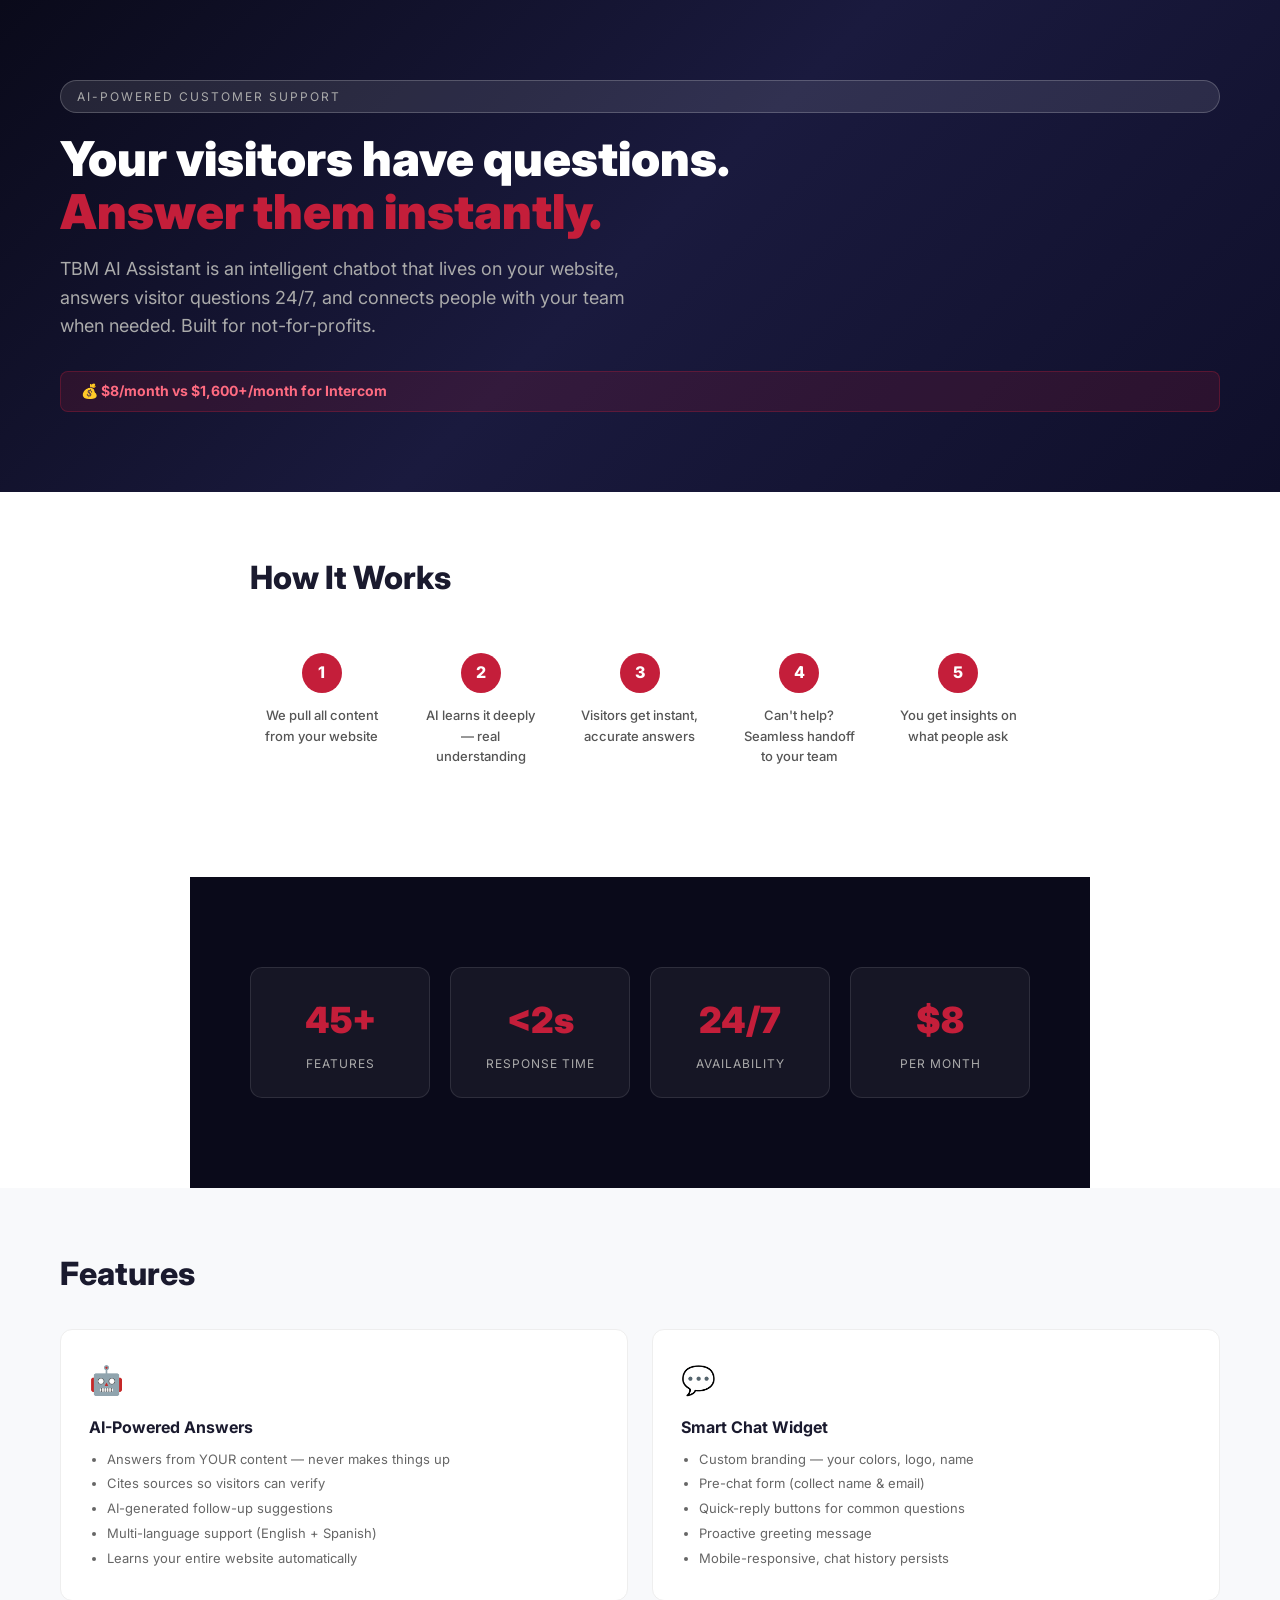
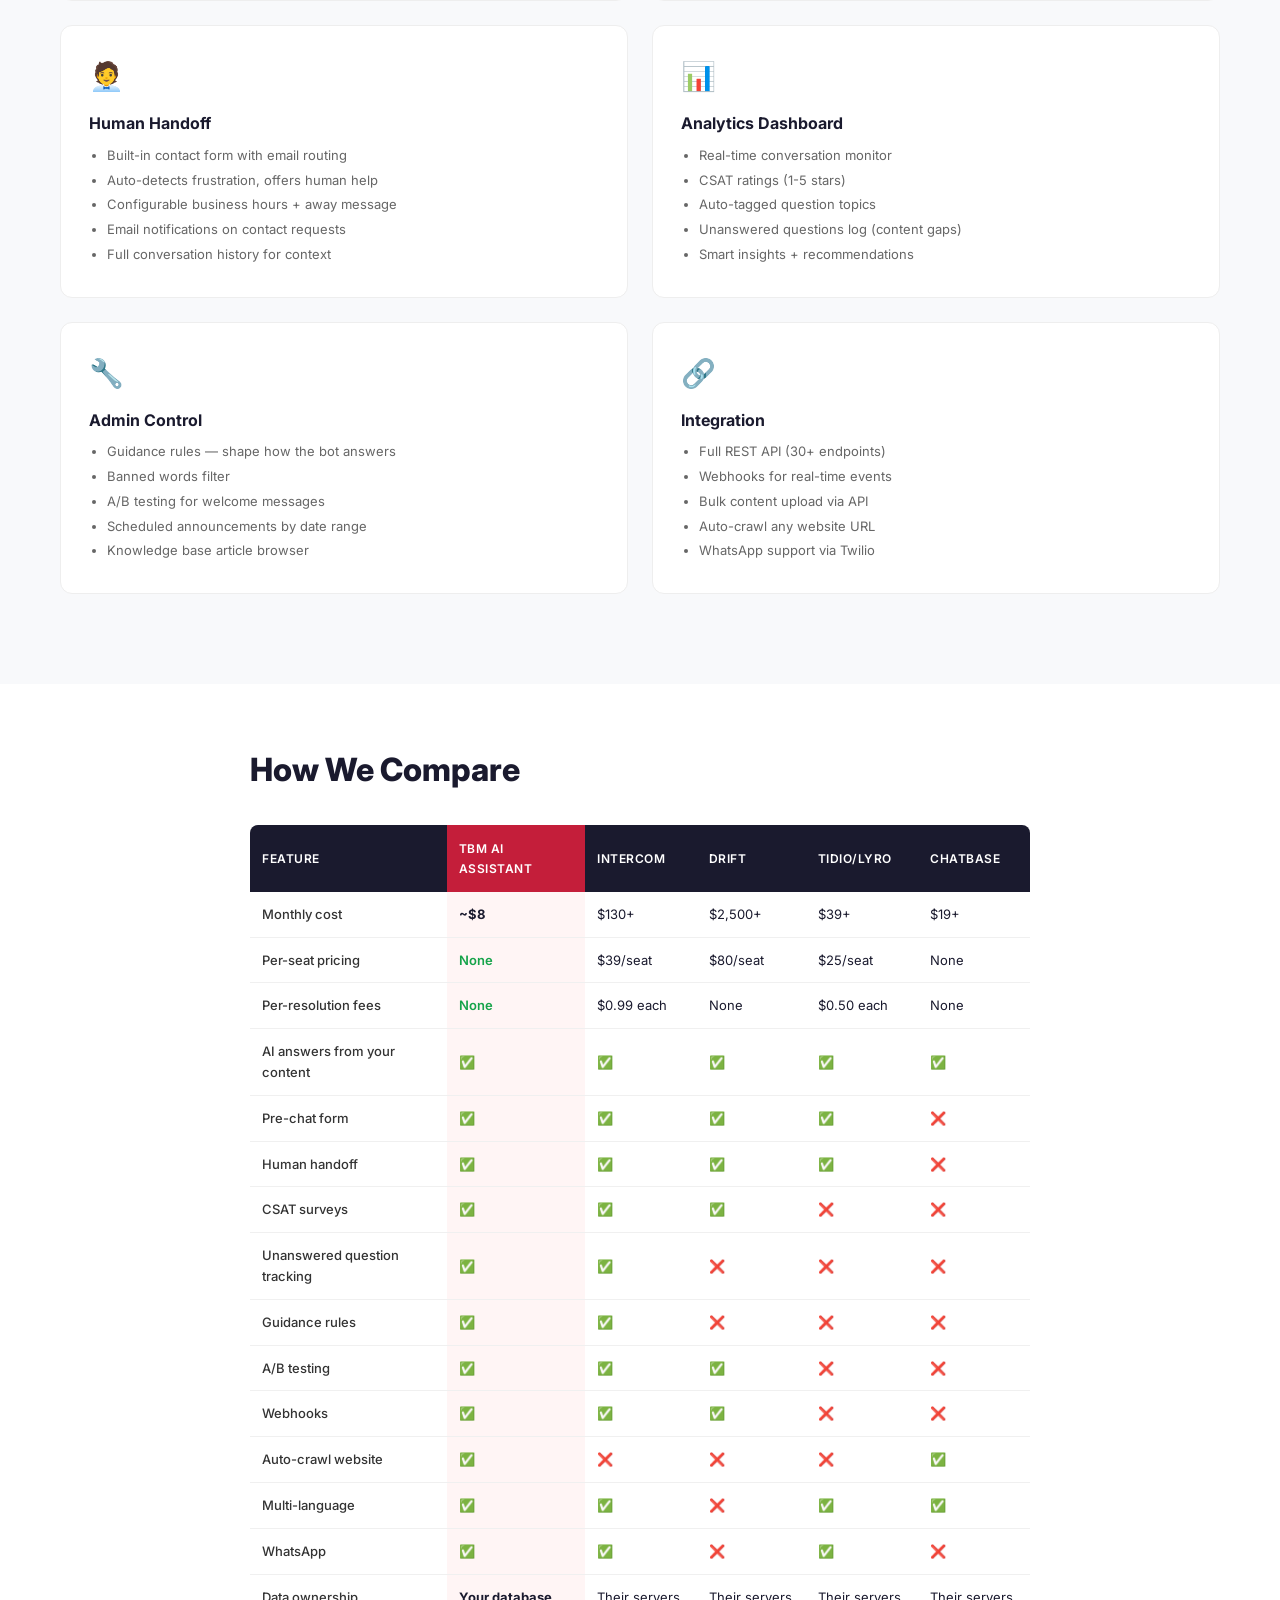
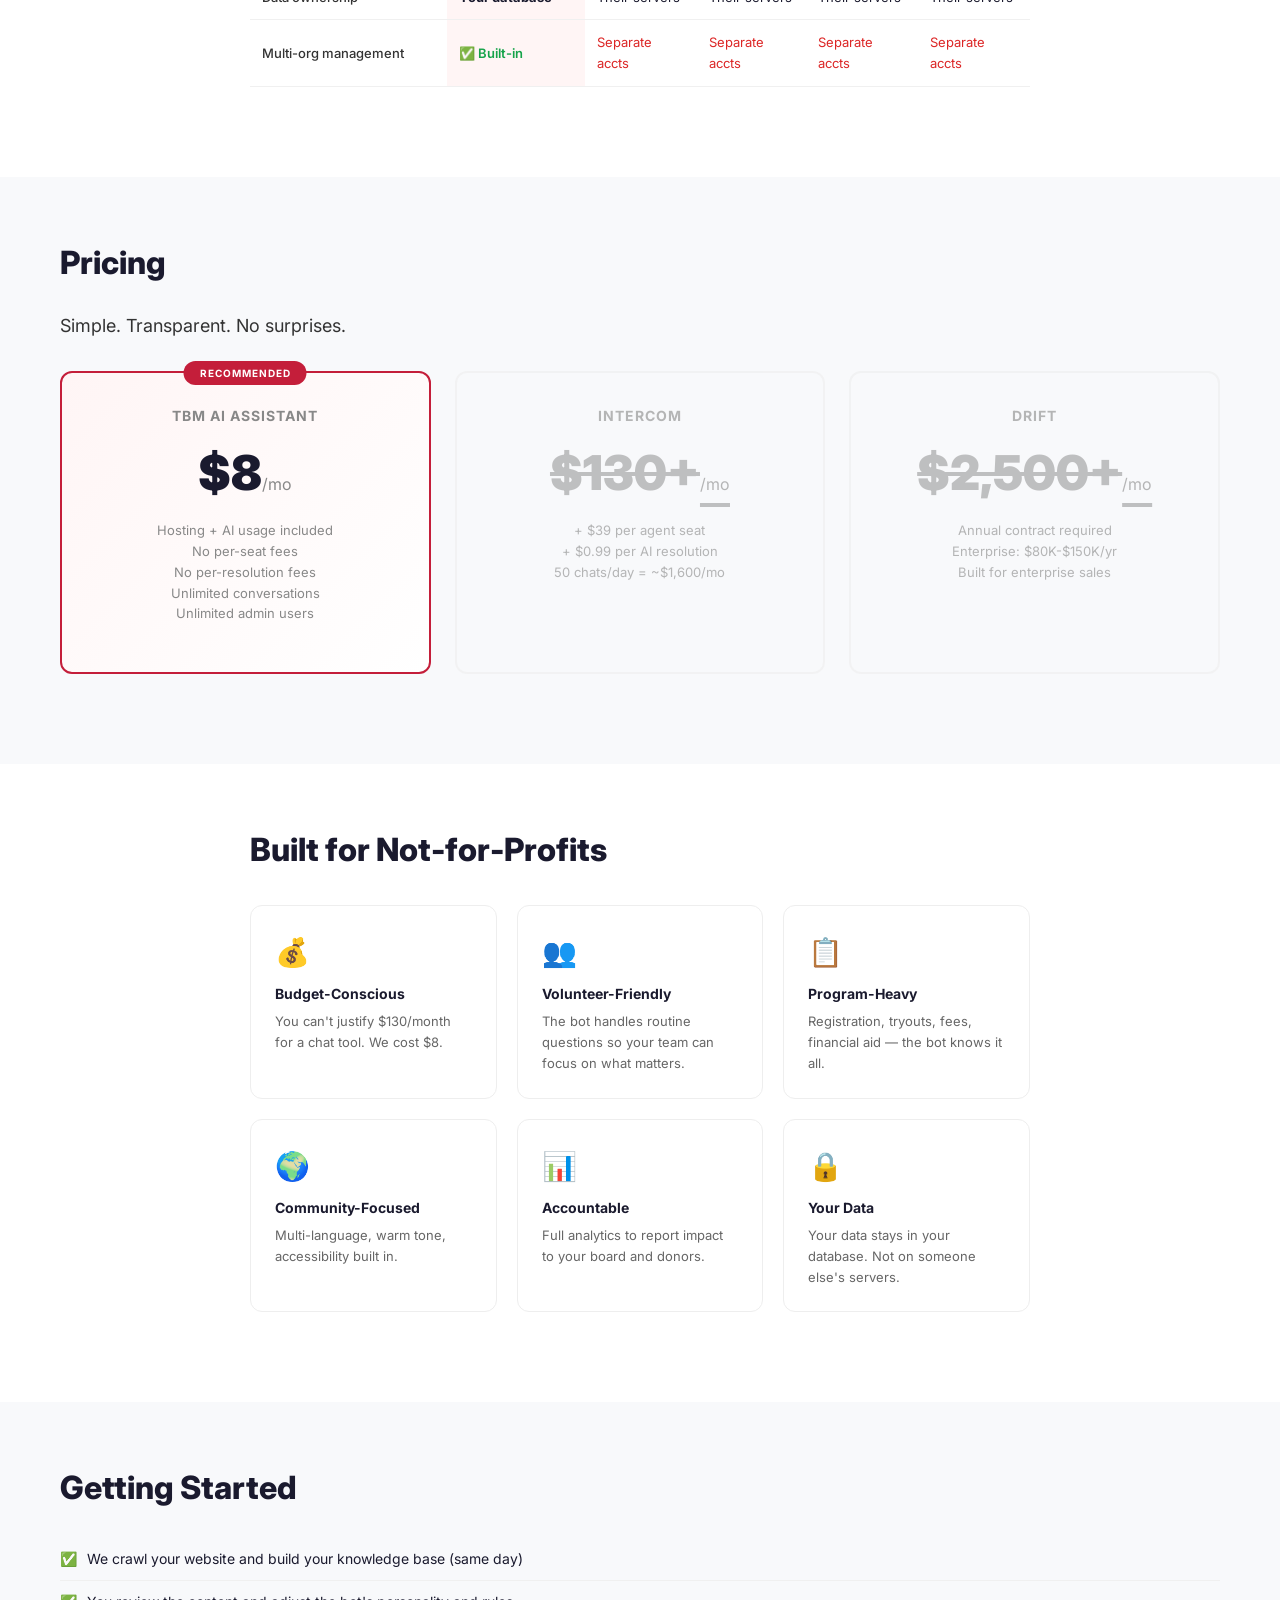
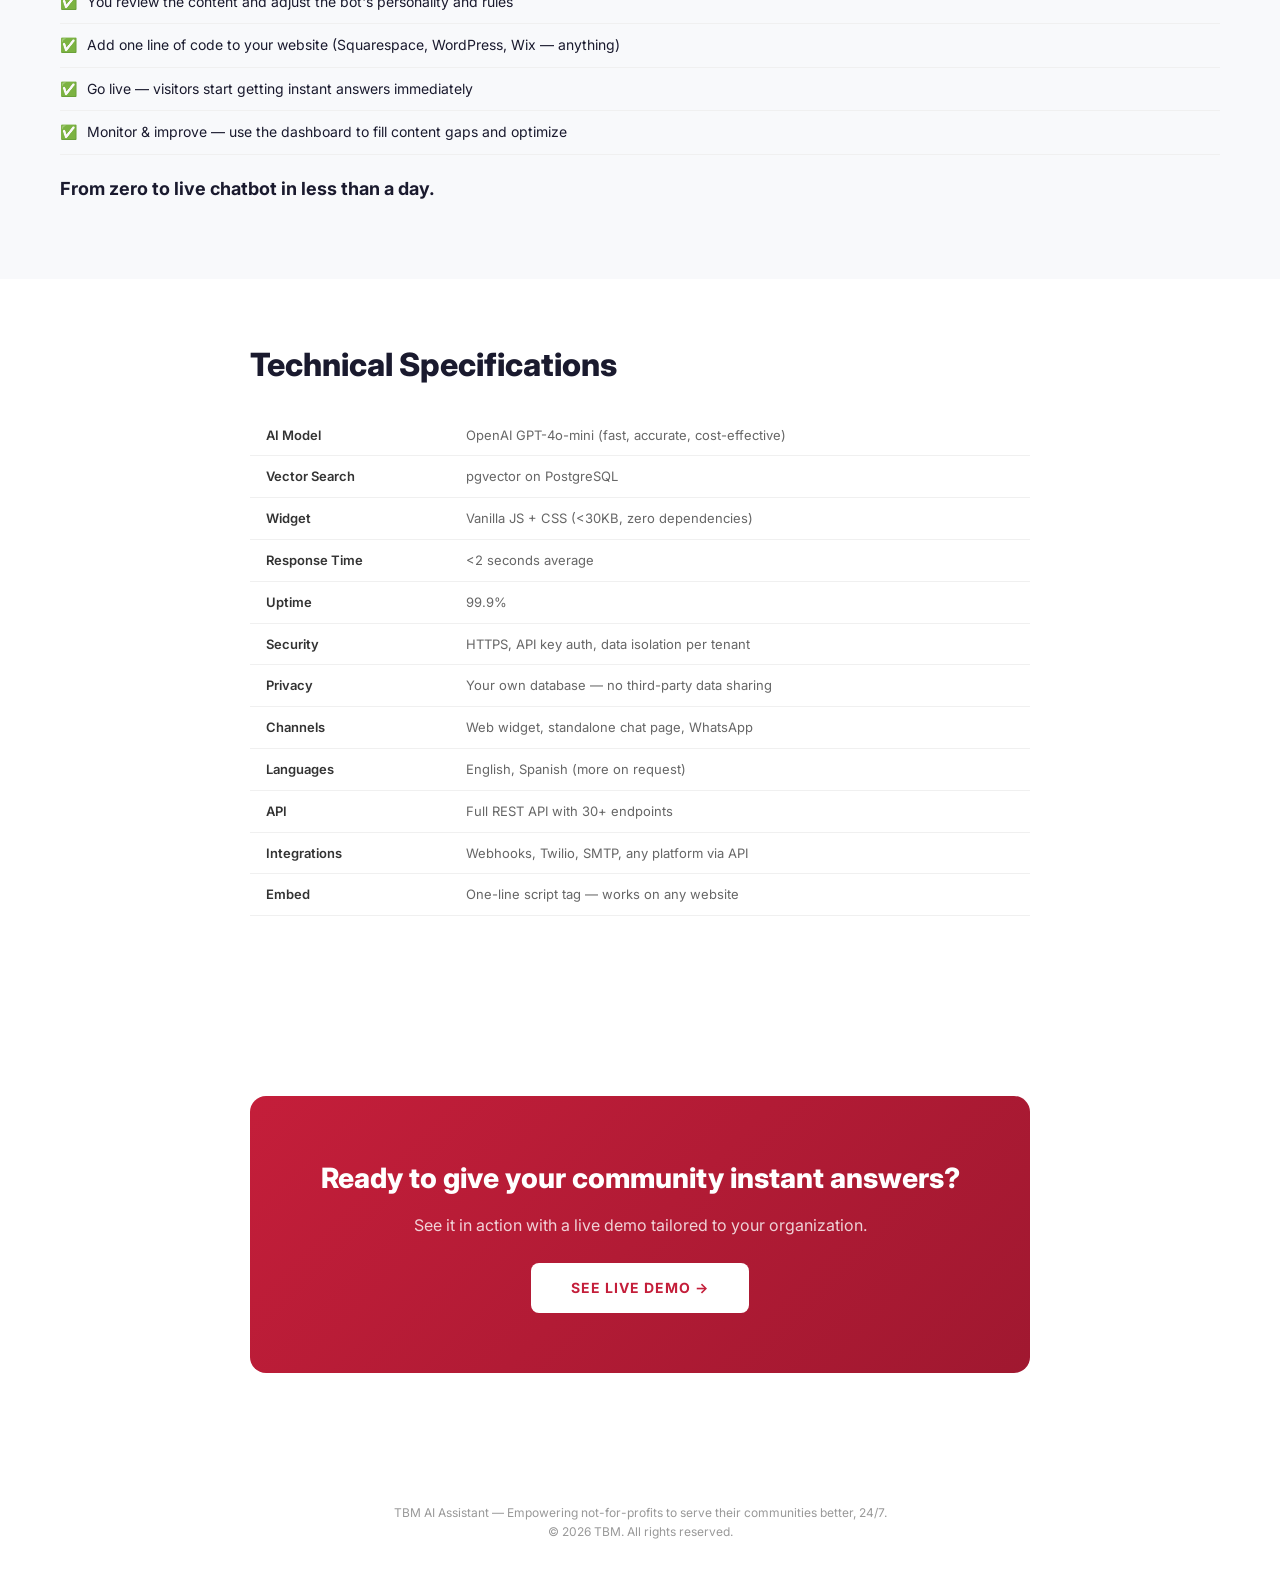
==== docs/brochure.html @ 0d8acaa8 "Add styled HTML product brochure — print to PDF ready" ====
<!DOCTYPE html>
<html lang="en">
<head>
<meta charset="UTF-8">
<meta name="viewport" content="width=device-width, initial-scale=1.0">
<title>TBM AI Assistant — Product Brochure</title>
<style>
  @import url('https://fonts.googleapis.com/css2?family=Inter:wght@300;400;500;600;700;800;900&display=swap');
  
  * { margin:0; padding:0; box-sizing:border-box; }
  body { font-family:'Inter',system-ui,sans-serif; color:#1a1a2e; line-height:1.6; background:#fff; }
  
  /* Print styles */
  @media print {
    body { font-size:11pt; }
    .page-break { page-break-before:always; }
    .hero { padding:40px !important; min-height:auto !important; }
    section { padding:30px 40px !important; }
  }
  
  /* Hero */
  .hero {
    background:linear-gradient(135deg,#0a0a1a 0%,#1a1a3e 50%,#0f0f2a 100%);
    color:#fff; padding:80px 60px; min-height:50vh;
    display:flex; flex-direction:column; justify-content:center;
  }
  .hero-badge { display:inline-block; background:rgba(255,255,255,0.1); border:1px solid rgba(255,255,255,0.2); border-radius:20px; padding:6px 16px; font-size:12px; letter-spacing:2px; text-transform:uppercase; margin-bottom:20px; color:#aaa; }
  .hero h1 { font-size:48px; font-weight:900; line-height:1.1; margin-bottom:16px; }
  .hero h1 span { color:#c41e3a; }
  .hero p { font-size:18px; color:#aaa; max-width:600px; margin-bottom:30px; }
  .hero-stat { display:inline-block; background:rgba(196,30,58,0.15); border:1px solid rgba(196,30,58,0.3); border-radius:8px; padding:8px 20px; color:#ff6b81; font-weight:700; font-size:14px; }
  
  /* Sections */
  section { padding:60px; max-width:900px; margin:0 auto; }
  section.full { max-width:100%; background:#f8f9fb; padding:60px; }
  section.dark { background:#0a0a1a; color:#fff; }
  
  h2 { font-size:32px; font-weight:800; margin-bottom:24px; color:#1a1a2e; }
  h2.light { color:#fff; }
  h3 { font-size:18px; font-weight:700; margin:24px 0 12px; color:#1a1a2e; }
  p { margin-bottom:16px; color:#555; }
  
  /* How it works */
  .steps { display:grid; grid-template-columns:repeat(5,1fr); gap:16px; margin:30px 0; }
  .step { text-align:center; padding:20px 12px; }
  .step-num { width:40px; height:40px; background:#c41e3a; color:#fff; border-radius:50%; display:flex; align-items:center; justify-content:center; font-weight:800; font-size:16px; margin:0 auto 12px; }
  .step-text { font-size:13px; font-weight:500; color:#555; }
  .step-arrow { color:#ccc; font-size:20px; display:flex; align-items:center; justify-content:center; }
  
  /* Feature grid */
  .features { display:grid; grid-template-columns:repeat(2,1fr); gap:24px; margin:30px 0; }
  .feature { background:#fff; border-radius:12px; padding:28px; border:1px solid #eee; }
  .feature-icon { font-size:28px; margin-bottom:12px; }
  .feature h3 { margin:0 0 8px; font-size:16px; }
  .feature p { font-size:13px; margin:0; color:#666; }
  .feature ul { font-size:13px; color:#666; padding-left:18px; margin-top:8px; }
  .feature li { margin-bottom:4px; }
  
  /* Comparison table */
  .comp-table { width:100%; border-collapse:collapse; margin:30px 0; font-size:13px; }
  .comp-table th { background:#1a1a2e; color:#fff; padding:14px 12px; text-align:left; font-weight:600; font-size:12px; text-transform:uppercase; letter-spacing:0.5px; }
  .comp-table th:first-child { border-radius:8px 0 0 0; }
  .comp-table th:last-child { border-radius:0 8px 0 0; }
  .comp-table th.ours { background:#c41e3a; }
  .comp-table td { padding:12px; border-bottom:1px solid #f0f0f0; }
  .comp-table tr:hover td { background:#fafafa; }
  .comp-table .yes { color:#16a34a; font-weight:600; }
  .comp-table .no { color:#dc2626; }
  .comp-table .ours-col { background:#fff5f5; font-weight:600; }
  .comp-table .feat { font-weight:500; color:#333; }
  
  /* Pricing */
  .pricing-cards { display:grid; grid-template-columns:repeat(3,1fr); gap:24px; margin:30px 0; }
  .price-card { border-radius:12px; padding:32px; text-align:center; border:2px solid #eee; }
  .price-card.featured { border-color:#c41e3a; background:linear-gradient(135deg,#fff5f5,#fff); position:relative; }
  .price-card.featured::before { content:"RECOMMENDED"; position:absolute; top:-12px; left:50%; transform:translateX(-50%); background:#c41e3a; color:#fff; font-size:10px; font-weight:700; padding:4px 16px; border-radius:12px; letter-spacing:1px; }
  .price-card h3 { font-size:14px; text-transform:uppercase; letter-spacing:1px; color:#888; margin:0 0 8px; }
  .price-amount { font-size:48px; font-weight:900; color:#1a1a2e; margin:8px 0; }
  .price-amount span { font-size:16px; font-weight:400; color:#888; }
  .price-card p { font-size:13px; color:#888; }
  .price-card.competitor { opacity:0.6; }
  .price-card.competitor .price-amount { text-decoration:line-through; color:#999; }
  
  /* Stats bar */
  .stats { display:grid; grid-template-columns:repeat(4,1fr); gap:20px; margin:30px 0; }
  .stat { text-align:center; padding:24px; background:rgba(255,255,255,0.05); border-radius:12px; border:1px solid rgba(255,255,255,0.1); }
  .stat-num { font-size:36px; font-weight:900; color:#c41e3a; }
  .stat-label { font-size:12px; color:#aaa; text-transform:uppercase; letter-spacing:1px; margin-top:4px; }
  
  /* Checklist */
  .checklist { list-style:none; padding:0; }
  .checklist li { padding:10px 0; border-bottom:1px solid #f0f0f0; font-size:14px; display:flex; align-items:center; gap:10px; }
  .checklist li::before { content:"✅"; flex-shrink:0; }
  
  /* NFP section */
  .nfp-grid { display:grid; grid-template-columns:repeat(3,1fr); gap:20px; margin:30px 0; }
  .nfp-item { padding:24px; border-radius:12px; background:#fff; border:1px solid #eee; }
  .nfp-item .icon { font-size:28px; margin-bottom:8px; }
  .nfp-item h4 { font-size:14px; font-weight:700; margin-bottom:6px; }
  .nfp-item p { font-size:13px; margin:0; color:#666; }
  
  /* CTA */
  .cta { text-align:center; padding:60px; background:linear-gradient(135deg,#c41e3a,#a01830); color:#fff; border-radius:16px; margin:40px 0; }
  .cta h2 { color:#fff; font-size:28px; margin-bottom:12px; }
  .cta p { color:rgba(255,255,255,0.8); margin-bottom:24px; }
  .cta-btn { display:inline-block; background:#fff; color:#c41e3a; padding:14px 40px; border-radius:8px; font-weight:700; font-size:14px; text-decoration:none; text-transform:uppercase; letter-spacing:1px; }
  
  /* Footer */
  .footer { text-align:center; padding:30px; font-size:12px; color:#999; }
  
  /* Specs table */
  .specs { width:100%; border-collapse:collapse; margin:20px 0; }
  .specs td { padding:10px 16px; border-bottom:1px solid #f0f0f0; font-size:13px; }
  .specs td:first-child { font-weight:600; color:#333; width:200px; }
  .specs td:last-child { color:#666; }

  @media (max-width:768px) {
    .hero h1 { font-size:32px; }
    .features, .pricing-cards, .nfp-grid, .stats, .steps { grid-template-columns:1fr; }
    .comp-table { font-size:11px; }
    section { padding:30px 20px; }
  }
</style>
</head>
<body>

<!-- HERO -->
<div class="hero">
  <div class="hero-badge">AI-Powered Customer Support</div>
  <h1>Your visitors have questions.<br><span>Answer them instantly.</span></h1>
  <p>TBM AI Assistant is an intelligent chatbot that lives on your website, answers visitor questions 24/7, and connects people with your team when needed. Built for not-for-profits.</p>
  <div class="hero-stat">💰 $8/month vs $1,600+/month for Intercom</div>
</div>

<!-- HOW IT WORKS -->
<section>
  <h2>How It Works</h2>
  <div class="steps">
    <div class="step"><div class="step-num">1</div><div class="step-text">We pull all content from your website</div></div>
    <div class="step"><div class="step-num">2</div><div class="step-text">AI learns it deeply — real understanding</div></div>
    <div class="step"><div class="step-num">3</div><div class="step-text">Visitors get instant, accurate answers</div></div>
    <div class="step"><div class="step-num">4</div><div class="step-text">Can't help? Seamless handoff to your team</div></div>
    <div class="step"><div class="step-num">5</div><div class="step-text">You get insights on what people ask</div></div>
  </div>
</section>

<!-- STATS -->
<section class="dark">
  <div class="stats">
    <div class="stat"><div class="stat-num">45+</div><div class="stat-label">Features</div></div>
    <div class="stat"><div class="stat-num">&lt;2s</div><div class="stat-label">Response Time</div></div>
    <div class="stat"><div class="stat-num">24/7</div><div class="stat-label">Availability</div></div>
    <div class="stat"><div class="stat-num">$8</div><div class="stat-label">Per Month</div></div>
  </div>
</section>

<!-- FEATURES -->
<section class="full page-break">
  <h2>Features</h2>
  <div class="features">
    <div class="feature">
      <div class="feature-icon">🤖</div>
      <h3>AI-Powered Answers</h3>
      <ul>
        <li>Answers from YOUR content — never makes things up</li>
        <li>Cites sources so visitors can verify</li>
        <li>AI-generated follow-up suggestions</li>
        <li>Multi-language support (English + Spanish)</li>
        <li>Learns your entire website automatically</li>
      </ul>
    </div>
    <div class="feature">
      <div class="feature-icon">💬</div>
      <h3>Smart Chat Widget</h3>
      <ul>
        <li>Custom branding — your colors, logo, name</li>
        <li>Pre-chat form (collect name & email)</li>
        <li>Quick-reply buttons for common questions</li>
        <li>Proactive greeting message</li>
        <li>Mobile-responsive, chat history persists</li>
      </ul>
    </div>
    <div class="feature">
      <div class="feature-icon">🧑‍💼</div>
      <h3>Human Handoff</h3>
      <ul>
        <li>Built-in contact form with email routing</li>
        <li>Auto-detects frustration, offers human help</li>
        <li>Configurable business hours + away message</li>
        <li>Email notifications on contact requests</li>
        <li>Full conversation history for context</li>
      </ul>
    </div>
    <div class="feature">
      <div class="feature-icon">📊</div>
      <h3>Analytics Dashboard</h3>
      <ul>
        <li>Real-time conversation monitor</li>
        <li>CSAT ratings (1-5 stars)</li>
        <li>Auto-tagged question topics</li>
        <li>Unanswered questions log (content gaps)</li>
        <li>Smart insights + recommendations</li>
      </ul>
    </div>
    <div class="feature">
      <div class="feature-icon">🔧</div>
      <h3>Admin Control</h3>
      <ul>
        <li>Guidance rules — shape how the bot answers</li>
        <li>Banned words filter</li>
        <li>A/B testing for welcome messages</li>
        <li>Scheduled announcements by date range</li>
        <li>Knowledge base article browser</li>
      </ul>
    </div>
    <div class="feature">
      <div class="feature-icon">🔗</div>
      <h3>Integration</h3>
      <ul>
        <li>Full REST API (30+ endpoints)</li>
        <li>Webhooks for real-time events</li>
        <li>Bulk content upload via API</li>
        <li>Auto-crawl any website URL</li>
        <li>WhatsApp support via Twilio</li>
      </ul>
    </div>
  </div>
</section>

<!-- COMPARISON -->
<section class="page-break">
  <h2>How We Compare</h2>
  <table class="comp-table">
    <thead>
      <tr>
        <th>Feature</th>
        <th class="ours">TBM AI Assistant</th>
        <th>Intercom</th>
        <th>Drift</th>
        <th>Tidio/Lyro</th>
        <th>Chatbase</th>
      </tr>
    </thead>
    <tbody>
      <tr><td class="feat">Monthly cost</td><td class="ours-col"><strong>~$8</strong></td><td>$130+</td><td>$2,500+</td><td>$39+</td><td>$19+</td></tr>
      <tr><td class="feat">Per-seat pricing</td><td class="ours-col yes">None</td><td>$39/seat</td><td>$80/seat</td><td>$25/seat</td><td>None</td></tr>
      <tr><td class="feat">Per-resolution fees</td><td class="ours-col yes">None</td><td>$0.99 each</td><td>None</td><td>$0.50 each</td><td>None</td></tr>
      <tr><td class="feat">AI answers from your content</td><td class="ours-col yes">✅</td><td class="yes">✅</td><td class="yes">✅</td><td class="yes">✅</td><td class="yes">✅</td></tr>
      <tr><td class="feat">Pre-chat form</td><td class="ours-col yes">✅</td><td class="yes">✅</td><td class="yes">✅</td><td class="yes">✅</td><td class="no">❌</td></tr>
      <tr><td class="feat">Human handoff</td><td class="ours-col yes">✅</td><td class="yes">✅</td><td class="yes">✅</td><td class="yes">✅</td><td class="no">❌</td></tr>
      <tr><td class="feat">CSAT surveys</td><td class="ours-col yes">✅</td><td class="yes">✅</td><td class="yes">✅</td><td class="no">❌</td><td class="no">❌</td></tr>
      <tr><td class="feat">Unanswered question tracking</td><td class="ours-col yes">✅</td><td class="yes">✅</td><td class="no">❌</td><td class="no">❌</td><td class="no">❌</td></tr>
      <tr><td class="feat">Guidance rules</td><td class="ours-col yes">✅</td><td class="yes">✅</td><td class="no">❌</td><td class="no">❌</td><td class="no">❌</td></tr>
      <tr><td class="feat">A/B testing</td><td class="ours-col yes">✅</td><td class="yes">✅</td><td class="yes">✅</td><td class="no">❌</td><td class="no">❌</td></tr>
      <tr><td class="feat">Webhooks</td><td class="ours-col yes">✅</td><td class="yes">✅</td><td class="yes">✅</td><td class="no">❌</td><td class="no">❌</td></tr>
      <tr><td class="feat">Auto-crawl website</td><td class="ours-col yes">✅</td><td class="no">❌</td><td class="no">❌</td><td class="no">❌</td><td class="yes">✅</td></tr>
      <tr><td class="feat">Multi-language</td><td class="ours-col yes">✅</td><td class="yes">✅</td><td class="no">❌</td><td class="yes">✅</td><td class="yes">✅</td></tr>
      <tr><td class="feat">WhatsApp</td><td class="ours-col yes">✅</td><td class="yes">✅</td><td class="no">❌</td><td class="yes">✅</td><td class="no">❌</td></tr>
      <tr><td class="feat">Data ownership</td><td class="ours-col"><strong>Your database</strong></td><td>Their servers</td><td>Their servers</td><td>Their servers</td><td>Their servers</td></tr>
      <tr><td class="feat">Multi-org management</td><td class="ours-col yes">✅ Built-in</td><td class="no">Separate accts</td><td class="no">Separate accts</td><td class="no">Separate accts</td><td class="no">Separate accts</td></tr>
    </tbody>
  </table>
</section>

<!-- PRICING -->
<section class="full page-break">
  <h2>Pricing</h2>
  <p style="font-size:18px;color:#333;margin-bottom:8px;">Simple. Transparent. No surprises.</p>
  <div class="pricing-cards">
    <div class="price-card featured">
      <h3>TBM AI Assistant</h3>
      <div class="price-amount">$8<span>/mo</span></div>
      <p>Hosting + AI usage included<br>No per-seat fees<br>No per-resolution fees<br>Unlimited conversations<br>Unlimited admin users</p>
    </div>
    <div class="price-card competitor">
      <h3>Intercom</h3>
      <div class="price-amount">$130+<span>/mo</span></div>
      <p>+ $39 per agent seat<br>+ $0.99 per AI resolution<br>50 chats/day = ~$1,600/mo</p>
    </div>
    <div class="price-card competitor">
      <h3>Drift</h3>
      <div class="price-amount">$2,500+<span>/mo</span></div>
      <p>Annual contract required<br>Enterprise: $80K-$150K/yr<br>Built for enterprise sales</p>
    </div>
  </div>
</section>

<!-- BUILT FOR NFPs -->
<section>
  <h2>Built for Not-for-Profits</h2>
  <div class="nfp-grid">
    <div class="nfp-item"><div class="icon">💰</div><h4>Budget-Conscious</h4><p>You can't justify $130/month for a chat tool. We cost $8.</p></div>
    <div class="nfp-item"><div class="icon">👥</div><h4>Volunteer-Friendly</h4><p>The bot handles routine questions so your team can focus on what matters.</p></div>
    <div class="nfp-item"><div class="icon">📋</div><h4>Program-Heavy</h4><p>Registration, tryouts, fees, financial aid — the bot knows it all.</p></div>
    <div class="nfp-item"><div class="icon">🌍</div><h4>Community-Focused</h4><p>Multi-language, warm tone, accessibility built in.</p></div>
    <div class="nfp-item"><div class="icon">📊</div><h4>Accountable</h4><p>Full analytics to report impact to your board and donors.</p></div>
    <div class="nfp-item"><div class="icon">🔒</div><h4>Your Data</h4><p>Your data stays in your database. Not on someone else's servers.</p></div>
  </div>
</section>

<!-- GETTING STARTED -->
<section class="full">
  <h2>Getting Started</h2>
  <ul class="checklist">
    <li>We crawl your website and build your knowledge base (same day)</li>
    <li>You review the content and adjust the bot's personality and rules</li>
    <li>Add one line of code to your website (Squarespace, WordPress, Wix — anything)</li>
    <li>Go live — visitors start getting instant answers immediately</li>
    <li>Monitor & improve — use the dashboard to fill content gaps and optimize</li>
  </ul>
  <p style="margin-top:20px;font-size:18px;font-weight:700;color:#1a1a2e;">From zero to live chatbot in less than a day.</p>
</section>

<!-- TECH SPECS -->
<section class="page-break">
  <h2>Technical Specifications</h2>
  <table class="specs">
    <tr><td>AI Model</td><td>OpenAI GPT-4o-mini (fast, accurate, cost-effective)</td></tr>
    <tr><td>Vector Search</td><td>pgvector on PostgreSQL</td></tr>
    <tr><td>Widget</td><td>Vanilla JS + CSS (&lt;30KB, zero dependencies)</td></tr>
    <tr><td>Response Time</td><td>&lt;2 seconds average</td></tr>
    <tr><td>Uptime</td><td>99.9%</td></tr>
    <tr><td>Security</td><td>HTTPS, API key auth, data isolation per tenant</td></tr>
    <tr><td>Privacy</td><td>Your own database — no third-party data sharing</td></tr>
    <tr><td>Channels</td><td>Web widget, standalone chat page, WhatsApp</td></tr>
    <tr><td>Languages</td><td>English, Spanish (more on request)</td></tr>
    <tr><td>API</td><td>Full REST API with 30+ endpoints</td></tr>
    <tr><td>Integrations</td><td>Webhooks, Twilio, SMTP, any platform via API</td></tr>
    <tr><td>Embed</td><td>One-line script tag — works on any website</td></tr>
  </table>
</section>

<!-- CTA -->
<section>
  <div class="cta">
    <h2>Ready to give your community instant answers?</h2>
    <p>See it in action with a live demo tailored to your organization.</p>
    <a href="https://tbm-chatbot-production.up.railway.app/demo" class="cta-btn">See Live Demo →</a>
  </div>
</section>

<div class="footer">
  TBM AI Assistant — Empowering not-for-profits to serve their communities better, 24/7.<br>
  © 2026 TBM. All rights reserved.
</div>

</body>
</html>
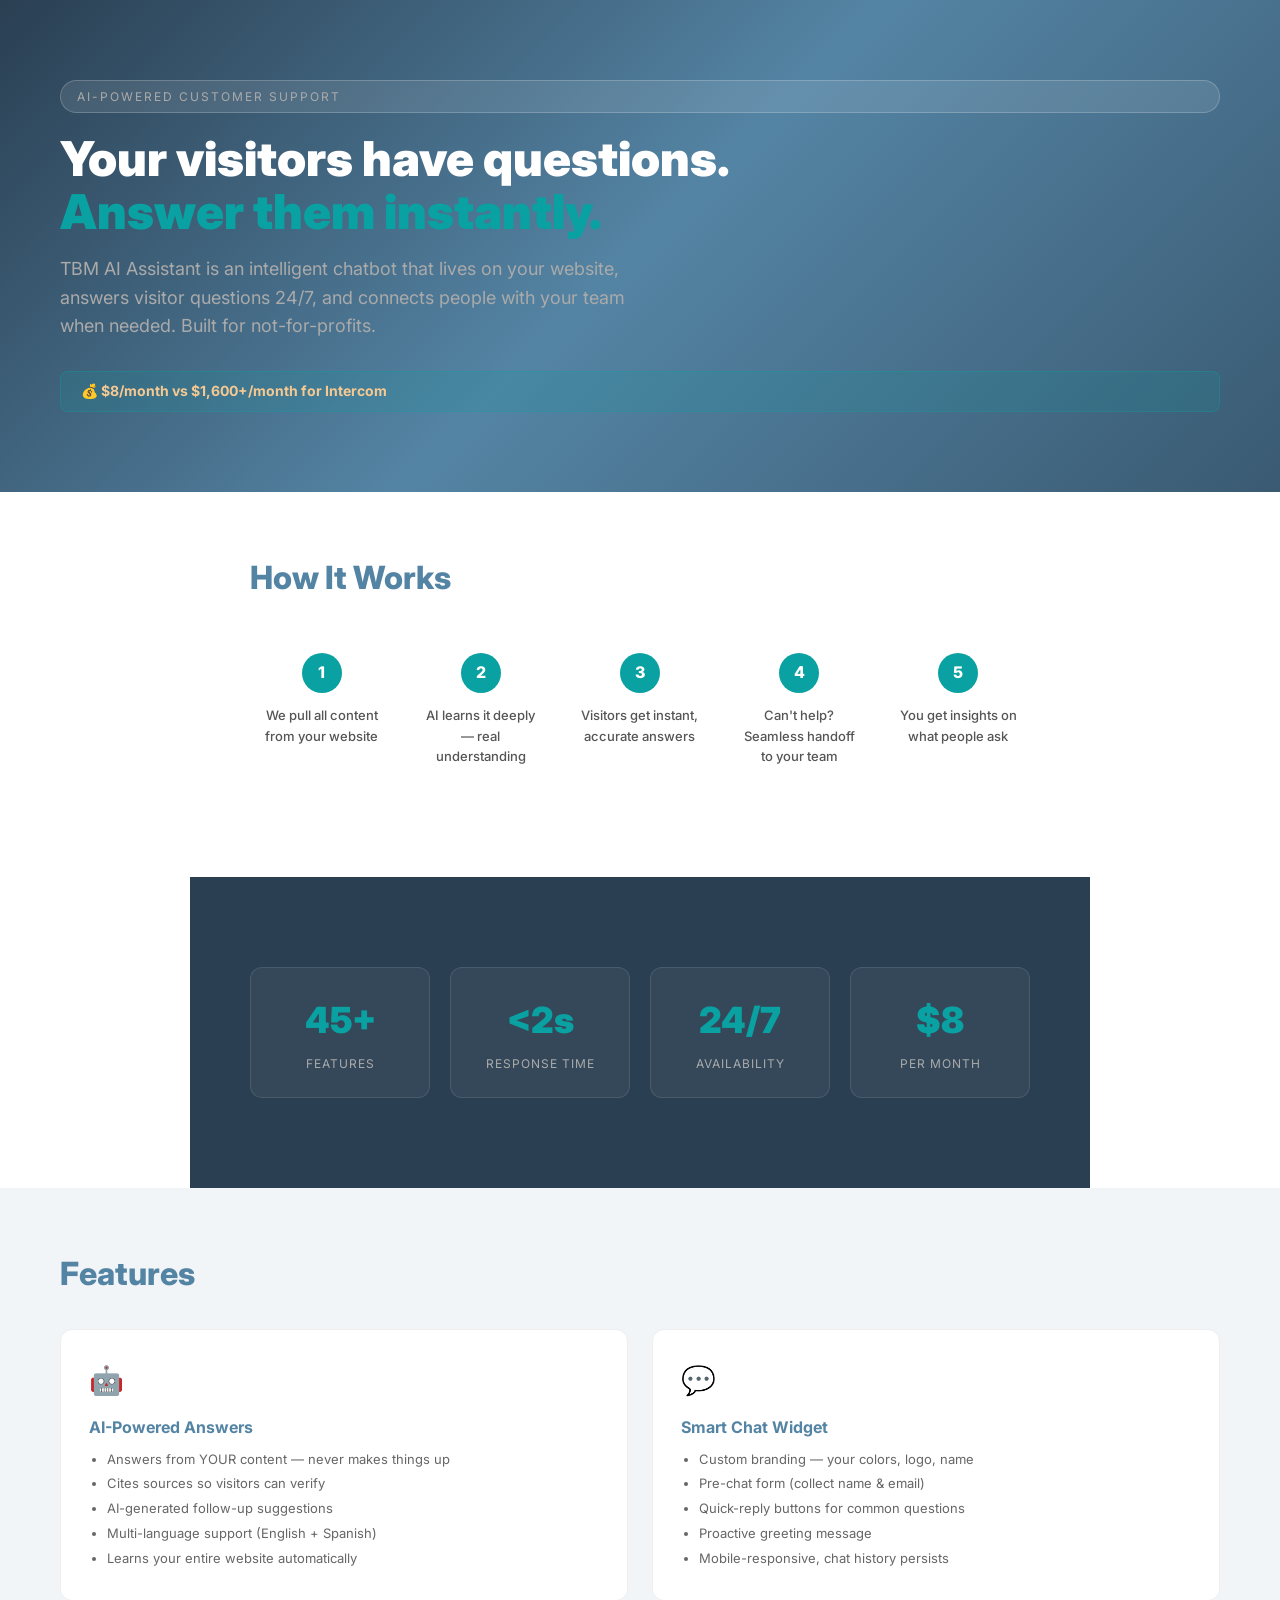
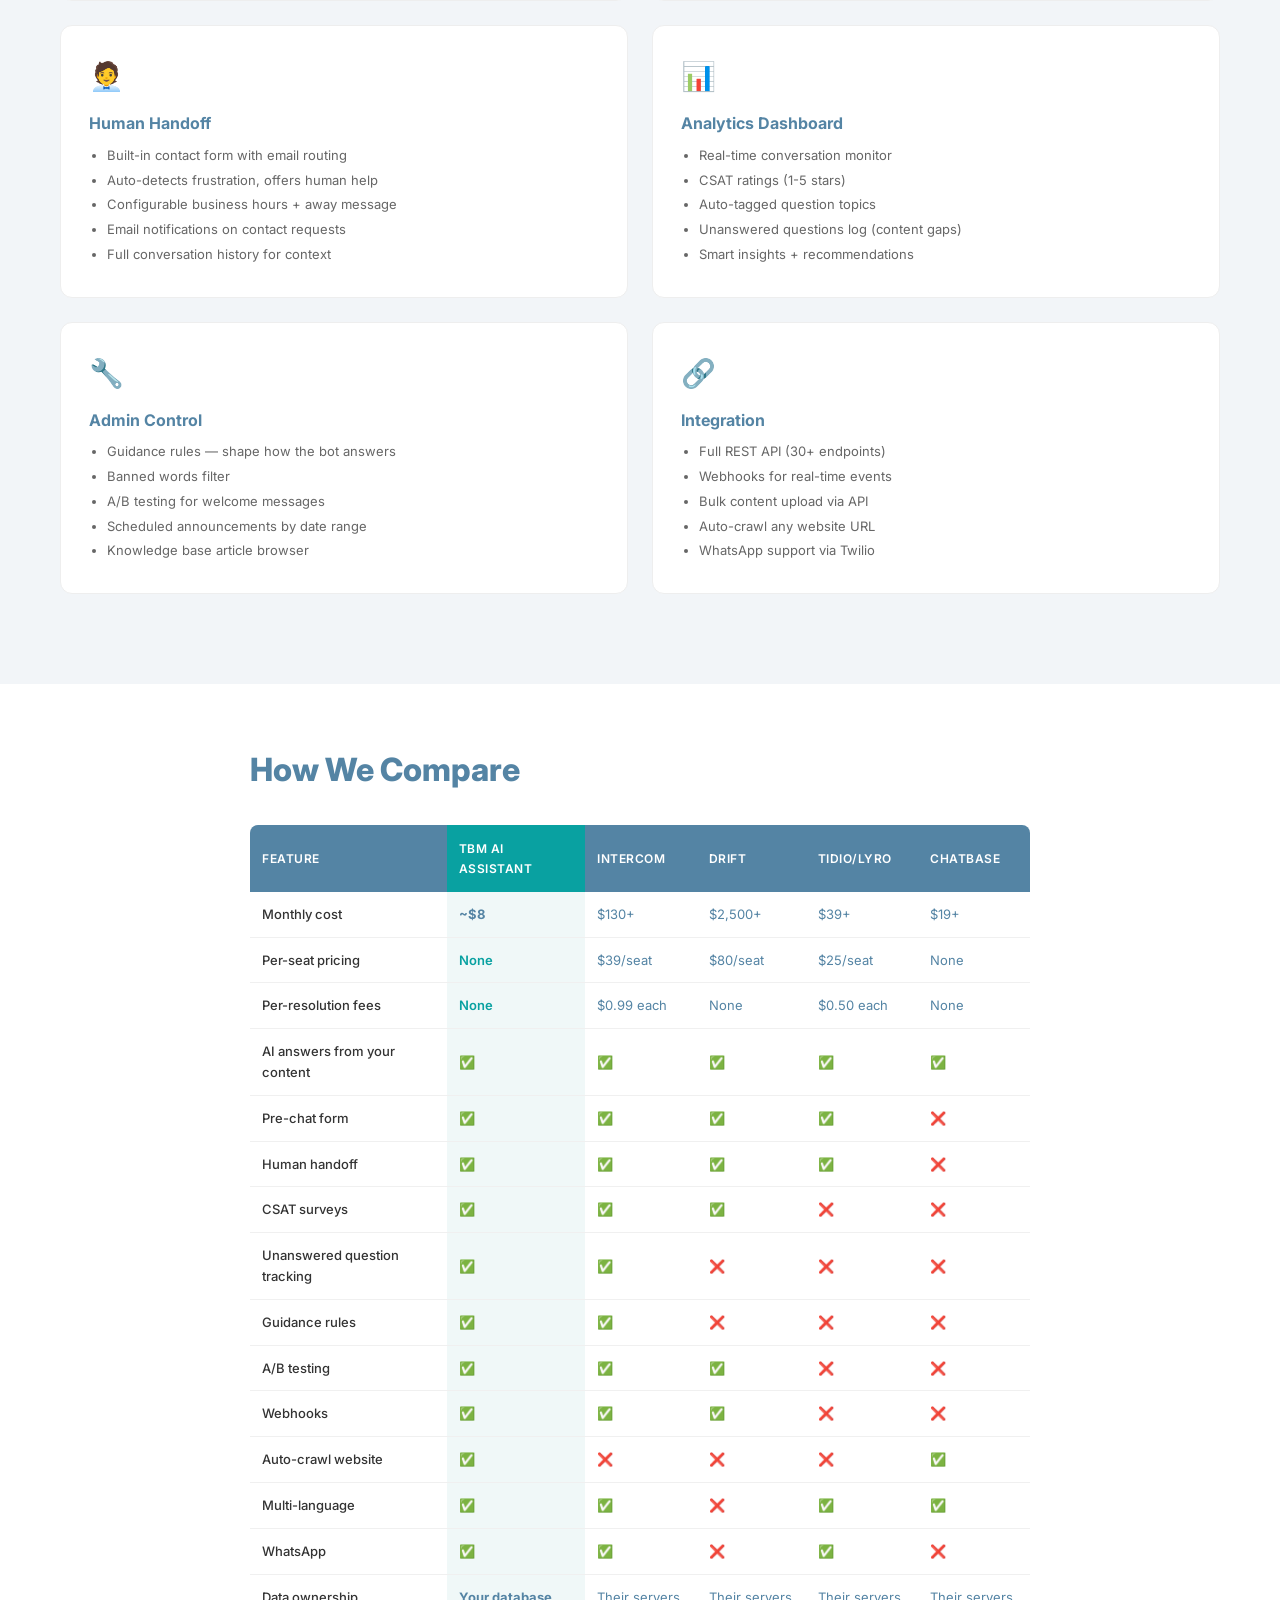
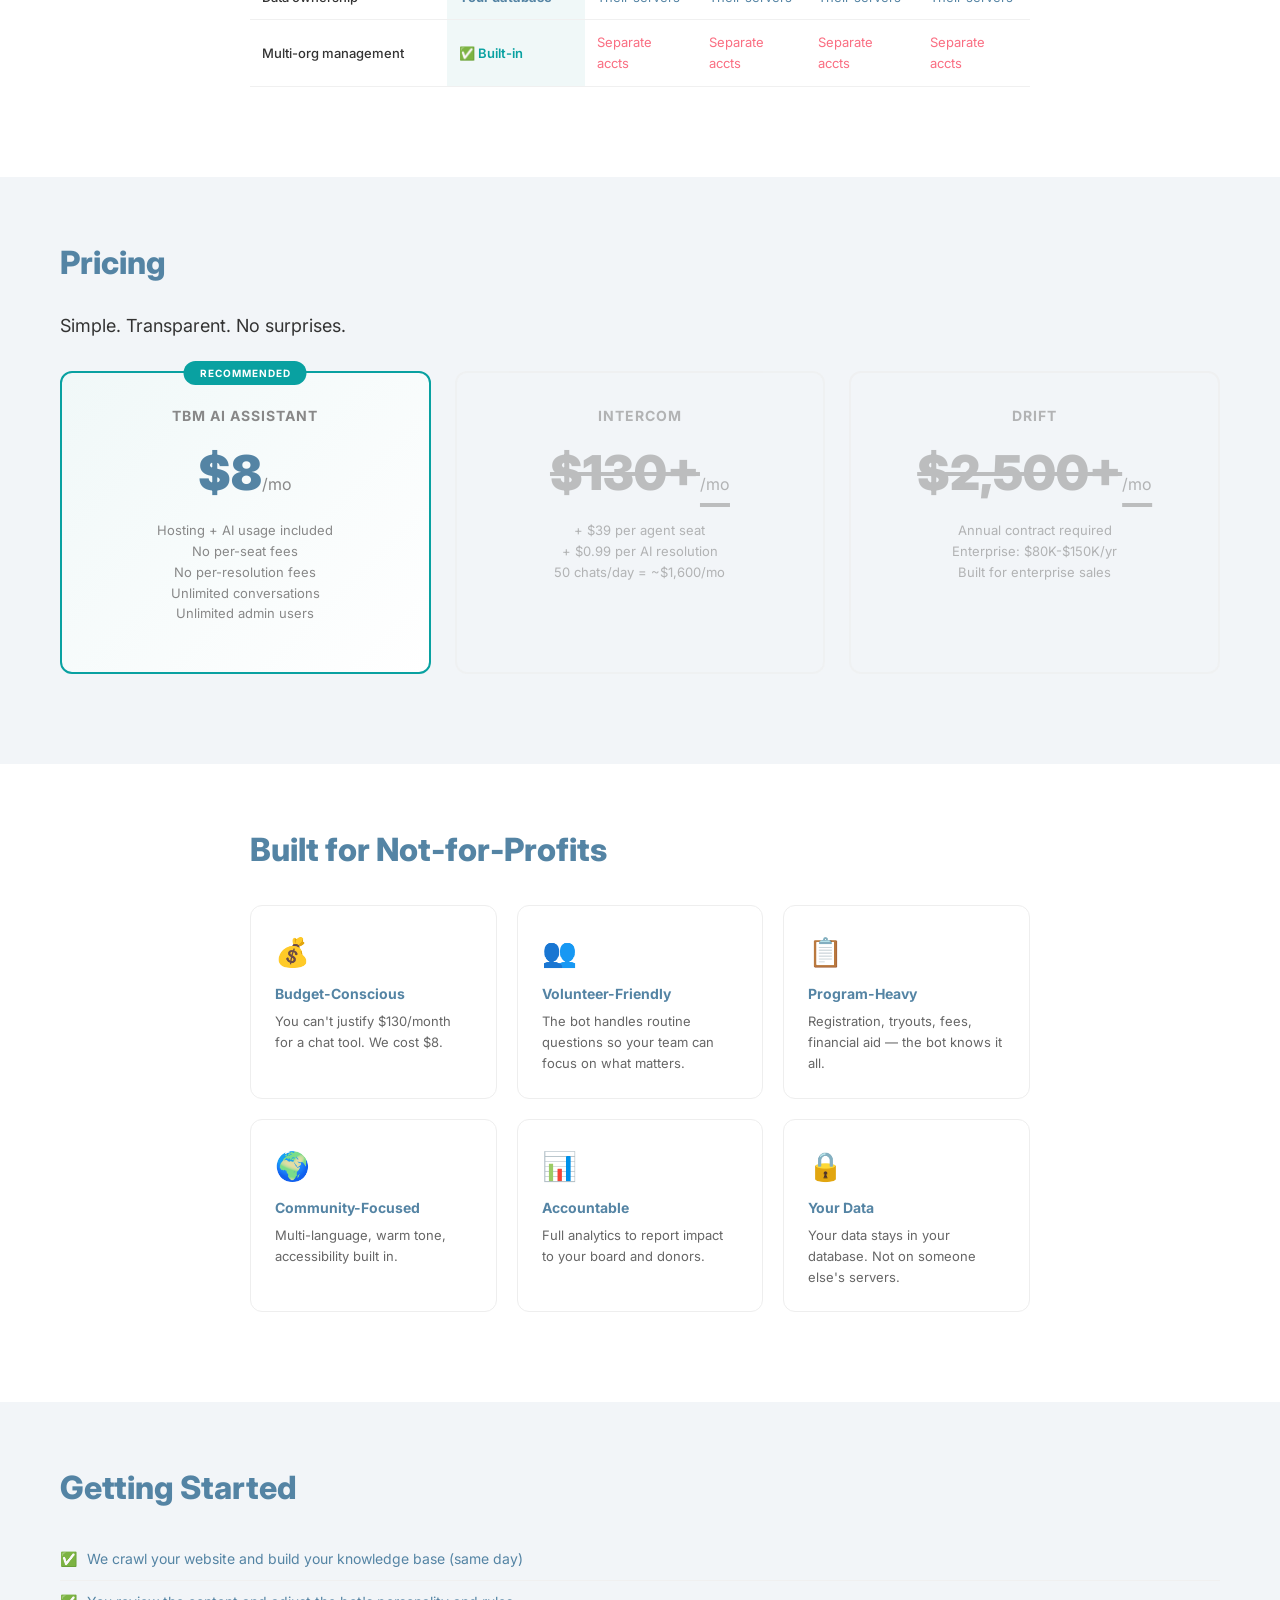
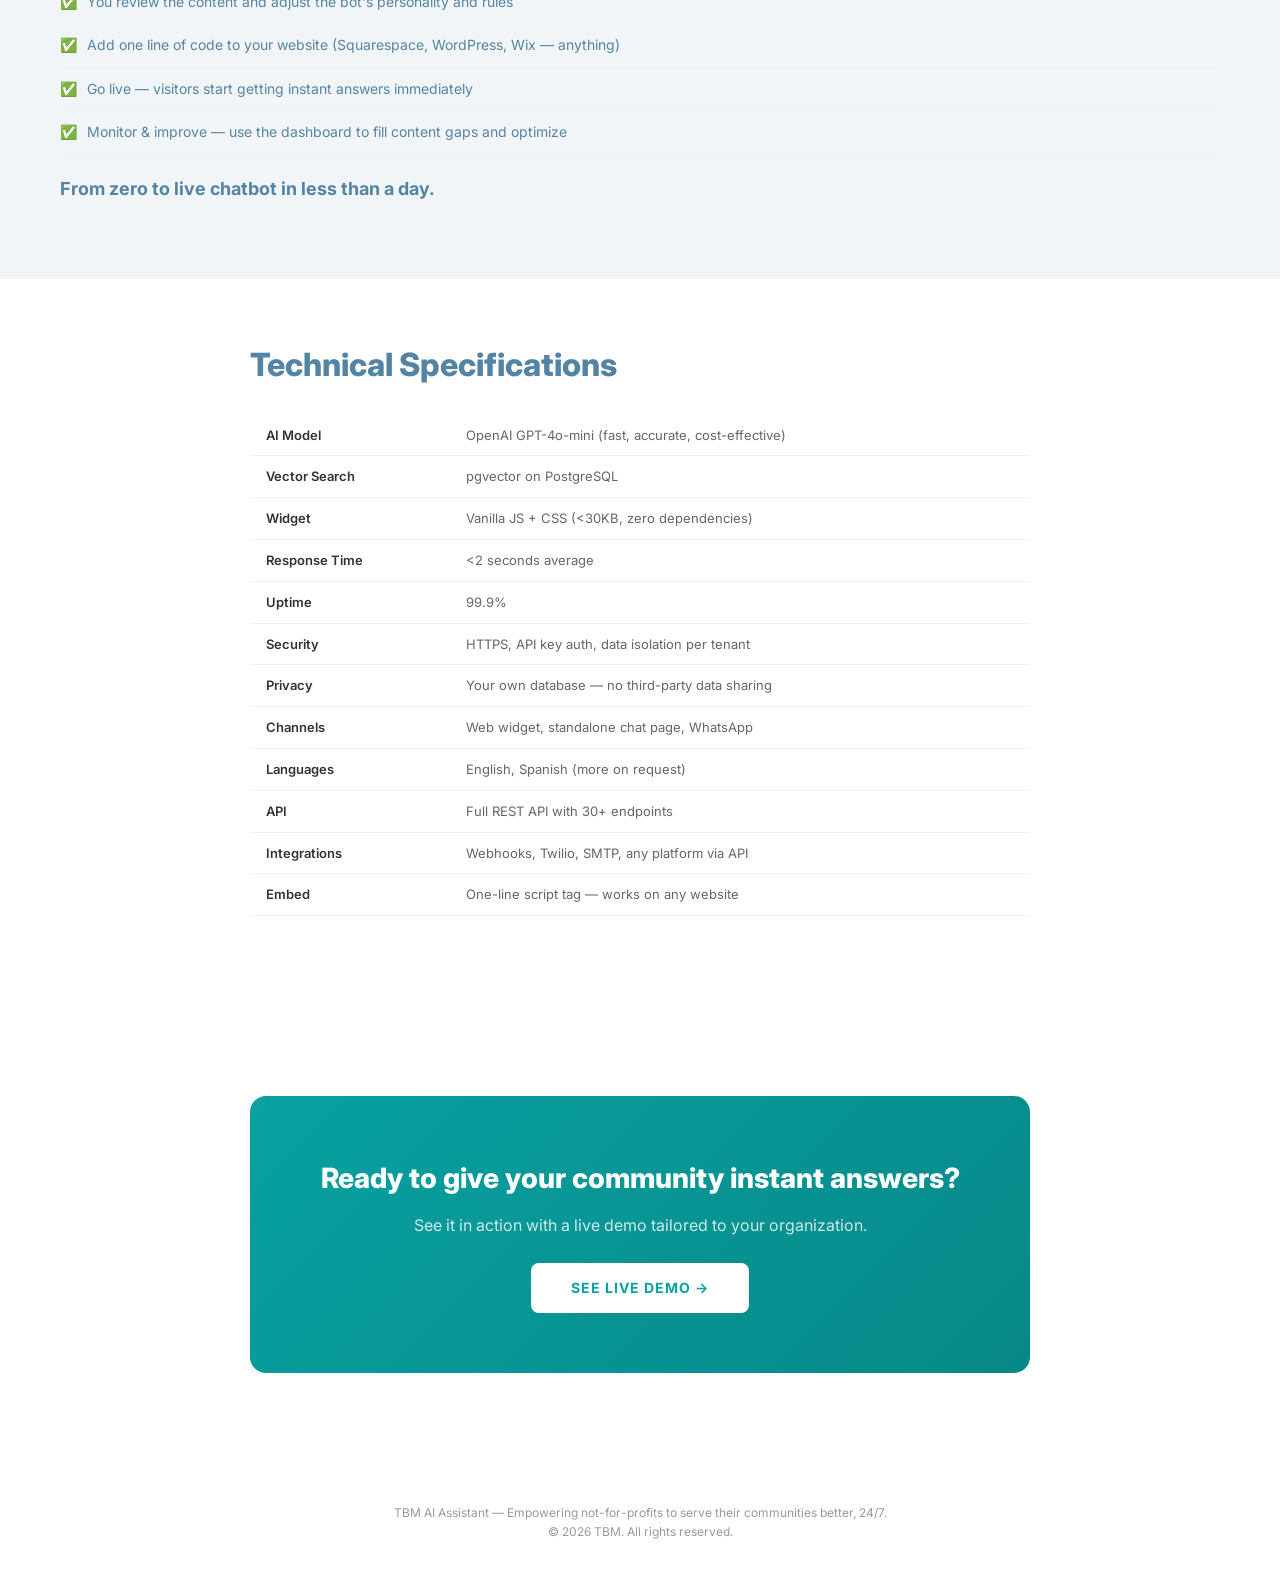
==== commit 527bc028: "Update brochure with TBM brand palette: teal, coral, gold, steel blue" ====
--- a/docs/brochure.html
+++ b/docs/brochure.html
@@ -8,7 +8,7 @@
   @import url('https://fonts.googleapis.com/css2?family=Inter:wght@300;400;500;600;700;800;900&display=swap');
   
   * { margin:0; padding:0; box-sizing:border-box; }
-  body { font-family:'Inter',system-ui,sans-serif; color:#1a1a2e; line-height:1.6; background:#fff; }
+  body { font-family:'Inter',system-ui,sans-serif; color:#5484A4; line-height:1.6; background:#fff; }
   
   /* Print styles */
   @media print {
@@ -20,30 +20,30 @@
   
   /* Hero */
   .hero {
-    background:linear-gradient(135deg,#0a0a1a 0%,#1a1a3e 50%,#0f0f2a 100%);
+    background:linear-gradient(135deg,#2a3f52 0%,#5484A4 50%,#3a5a72 100%);
     color:#fff; padding:80px 60px; min-height:50vh;
     display:flex; flex-direction:column; justify-content:center;
   }
   .hero-badge { display:inline-block; background:rgba(255,255,255,0.1); border:1px solid rgba(255,255,255,0.2); border-radius:20px; padding:6px 16px; font-size:12px; letter-spacing:2px; text-transform:uppercase; margin-bottom:20px; color:#aaa; }
   .hero h1 { font-size:48px; font-weight:900; line-height:1.1; margin-bottom:16px; }
-  .hero h1 span { color:#c41e3a; }
+  .hero h1 span { color:#09A1A1; }
   .hero p { font-size:18px; color:#aaa; max-width:600px; margin-bottom:30px; }
-  .hero-stat { display:inline-block; background:rgba(196,30,58,0.15); border:1px solid rgba(196,30,58,0.3); border-radius:8px; padding:8px 20px; color:#ff6b81; font-weight:700; font-size:14px; }
+  .hero-stat { display:inline-block; background:rgba(9,161,161,0.15); border:1px solid rgba(9,161,161,0.3); border-radius:8px; padding:8px 20px; color:#F6C992; font-weight:700; font-size:14px; }
   
   /* Sections */
   section { padding:60px; max-width:900px; margin:0 auto; }
-  section.full { max-width:100%; background:#f8f9fb; padding:60px; }
-  section.dark { background:#0a0a1a; color:#fff; }
-  
-  h2 { font-size:32px; font-weight:800; margin-bottom:24px; color:#1a1a2e; }
+  section.full { max-width:100%; background:#f2f5f8; padding:60px; }
+  section.dark { background:#2a3f52; color:#fff; }
+  
+  h2 { font-size:32px; font-weight:800; margin-bottom:24px; color:#5484A4; }
   h2.light { color:#fff; }
-  h3 { font-size:18px; font-weight:700; margin:24px 0 12px; color:#1a1a2e; }
+  h3 { font-size:18px; font-weight:700; margin:24px 0 12px; color:#5484A4; }
   p { margin-bottom:16px; color:#555; }
   
   /* How it works */
   .steps { display:grid; grid-template-columns:repeat(5,1fr); gap:16px; margin:30px 0; }
   .step { text-align:center; padding:20px 12px; }
-  .step-num { width:40px; height:40px; background:#c41e3a; color:#fff; border-radius:50%; display:flex; align-items:center; justify-content:center; font-weight:800; font-size:16px; margin:0 auto 12px; }
+  .step-num { width:40px; height:40px; background:#09A1A1; color:#fff; border-radius:50%; display:flex; align-items:center; justify-content:center; font-weight:800; font-size:16px; margin:0 auto 12px; }
   .step-text { font-size:13px; font-weight:500; color:#555; }
   .step-arrow { color:#ccc; font-size:20px; display:flex; align-items:center; justify-content:center; }
   
@@ -58,24 +58,24 @@
   
   /* Comparison table */
   .comp-table { width:100%; border-collapse:collapse; margin:30px 0; font-size:13px; }
-  .comp-table th { background:#1a1a2e; color:#fff; padding:14px 12px; text-align:left; font-weight:600; font-size:12px; text-transform:uppercase; letter-spacing:0.5px; }
+  .comp-table th { background:#5484A4; color:#fff; padding:14px 12px; text-align:left; font-weight:600; font-size:12px; text-transform:uppercase; letter-spacing:0.5px; }
   .comp-table th:first-child { border-radius:8px 0 0 0; }
   .comp-table th:last-child { border-radius:0 8px 0 0; }
-  .comp-table th.ours { background:#c41e3a; }
+  .comp-table th.ours { background:#09A1A1; }
   .comp-table td { padding:12px; border-bottom:1px solid #f0f0f0; }
-  .comp-table tr:hover td { background:#fafafa; }
-  .comp-table .yes { color:#16a34a; font-weight:600; }
-  .comp-table .no { color:#dc2626; }
-  .comp-table .ours-col { background:#fff5f5; font-weight:600; }
+  .comp-table tr:hover td { background:#f5f8fa; }
+  .comp-table .yes { color:#09A1A1; font-weight:600; }
+  .comp-table .no { color:#FA6E82; }
+  .comp-table .ours-col { background:#f0f8f8; font-weight:600; }
   .comp-table .feat { font-weight:500; color:#333; }
   
   /* Pricing */
   .pricing-cards { display:grid; grid-template-columns:repeat(3,1fr); gap:24px; margin:30px 0; }
   .price-card { border-radius:12px; padding:32px; text-align:center; border:2px solid #eee; }
-  .price-card.featured { border-color:#c41e3a; background:linear-gradient(135deg,#fff5f5,#fff); position:relative; }
-  .price-card.featured::before { content:"RECOMMENDED"; position:absolute; top:-12px; left:50%; transform:translateX(-50%); background:#c41e3a; color:#fff; font-size:10px; font-weight:700; padding:4px 16px; border-radius:12px; letter-spacing:1px; }
+  .price-card.featured { border-color:#09A1A1; background:linear-gradient(135deg,#f0f8f8,#fff); position:relative; }
+  .price-card.featured::before { content:"RECOMMENDED"; position:absolute; top:-12px; left:50%; transform:translateX(-50%); background:#09A1A1; color:#fff; font-size:10px; font-weight:700; padding:4px 16px; border-radius:12px; letter-spacing:1px; }
   .price-card h3 { font-size:14px; text-transform:uppercase; letter-spacing:1px; color:#888; margin:0 0 8px; }
-  .price-amount { font-size:48px; font-weight:900; color:#1a1a2e; margin:8px 0; }
+  .price-amount { font-size:48px; font-weight:900; color:#5484A4; margin:8px 0; }
   .price-amount span { font-size:16px; font-weight:400; color:#888; }
   .price-card p { font-size:13px; color:#888; }
   .price-card.competitor { opacity:0.6; }
@@ -84,7 +84,7 @@
   /* Stats bar */
   .stats { display:grid; grid-template-columns:repeat(4,1fr); gap:20px; margin:30px 0; }
   .stat { text-align:center; padding:24px; background:rgba(255,255,255,0.05); border-radius:12px; border:1px solid rgba(255,255,255,0.1); }
-  .stat-num { font-size:36px; font-weight:900; color:#c41e3a; }
+  .stat-num { font-size:36px; font-weight:900; color:#09A1A1; }
   .stat-label { font-size:12px; color:#aaa; text-transform:uppercase; letter-spacing:1px; margin-top:4px; }
   
   /* Checklist */
@@ -100,10 +100,10 @@
   .nfp-item p { font-size:13px; margin:0; color:#666; }
   
   /* CTA */
-  .cta { text-align:center; padding:60px; background:linear-gradient(135deg,#c41e3a,#a01830); color:#fff; border-radius:16px; margin:40px 0; }
+  .cta { text-align:center; padding:60px; background:linear-gradient(135deg,#09A1A1,#078888); color:#fff; border-radius:16px; margin:40px 0; }
   .cta h2 { color:#fff; font-size:28px; margin-bottom:12px; }
   .cta p { color:rgba(255,255,255,0.8); margin-bottom:24px; }
-  .cta-btn { display:inline-block; background:#fff; color:#c41e3a; padding:14px 40px; border-radius:8px; font-weight:700; font-size:14px; text-decoration:none; text-transform:uppercase; letter-spacing:1px; }
+  .cta-btn { display:inline-block; background:#fff; color:#09A1A1; padding:14px 40px; border-radius:8px; font-weight:700; font-size:14px; text-decoration:none; text-transform:uppercase; letter-spacing:1px; }
   
   /* Footer */
   .footer { text-align:center; padding:30px; font-size:12px; color:#999; }
@@ -308,7 +308,7 @@
     <li>Go live — visitors start getting instant answers immediately</li>
     <li>Monitor & improve — use the dashboard to fill content gaps and optimize</li>
   </ul>
-  <p style="margin-top:20px;font-size:18px;font-weight:700;color:#1a1a2e;">From zero to live chatbot in less than a day.</p>
+  <p style="margin-top:20px;font-size:18px;font-weight:700;color:#5484A4;">From zero to live chatbot in less than a day.</p>
 </section>
 
 <!-- TECH SPECS -->
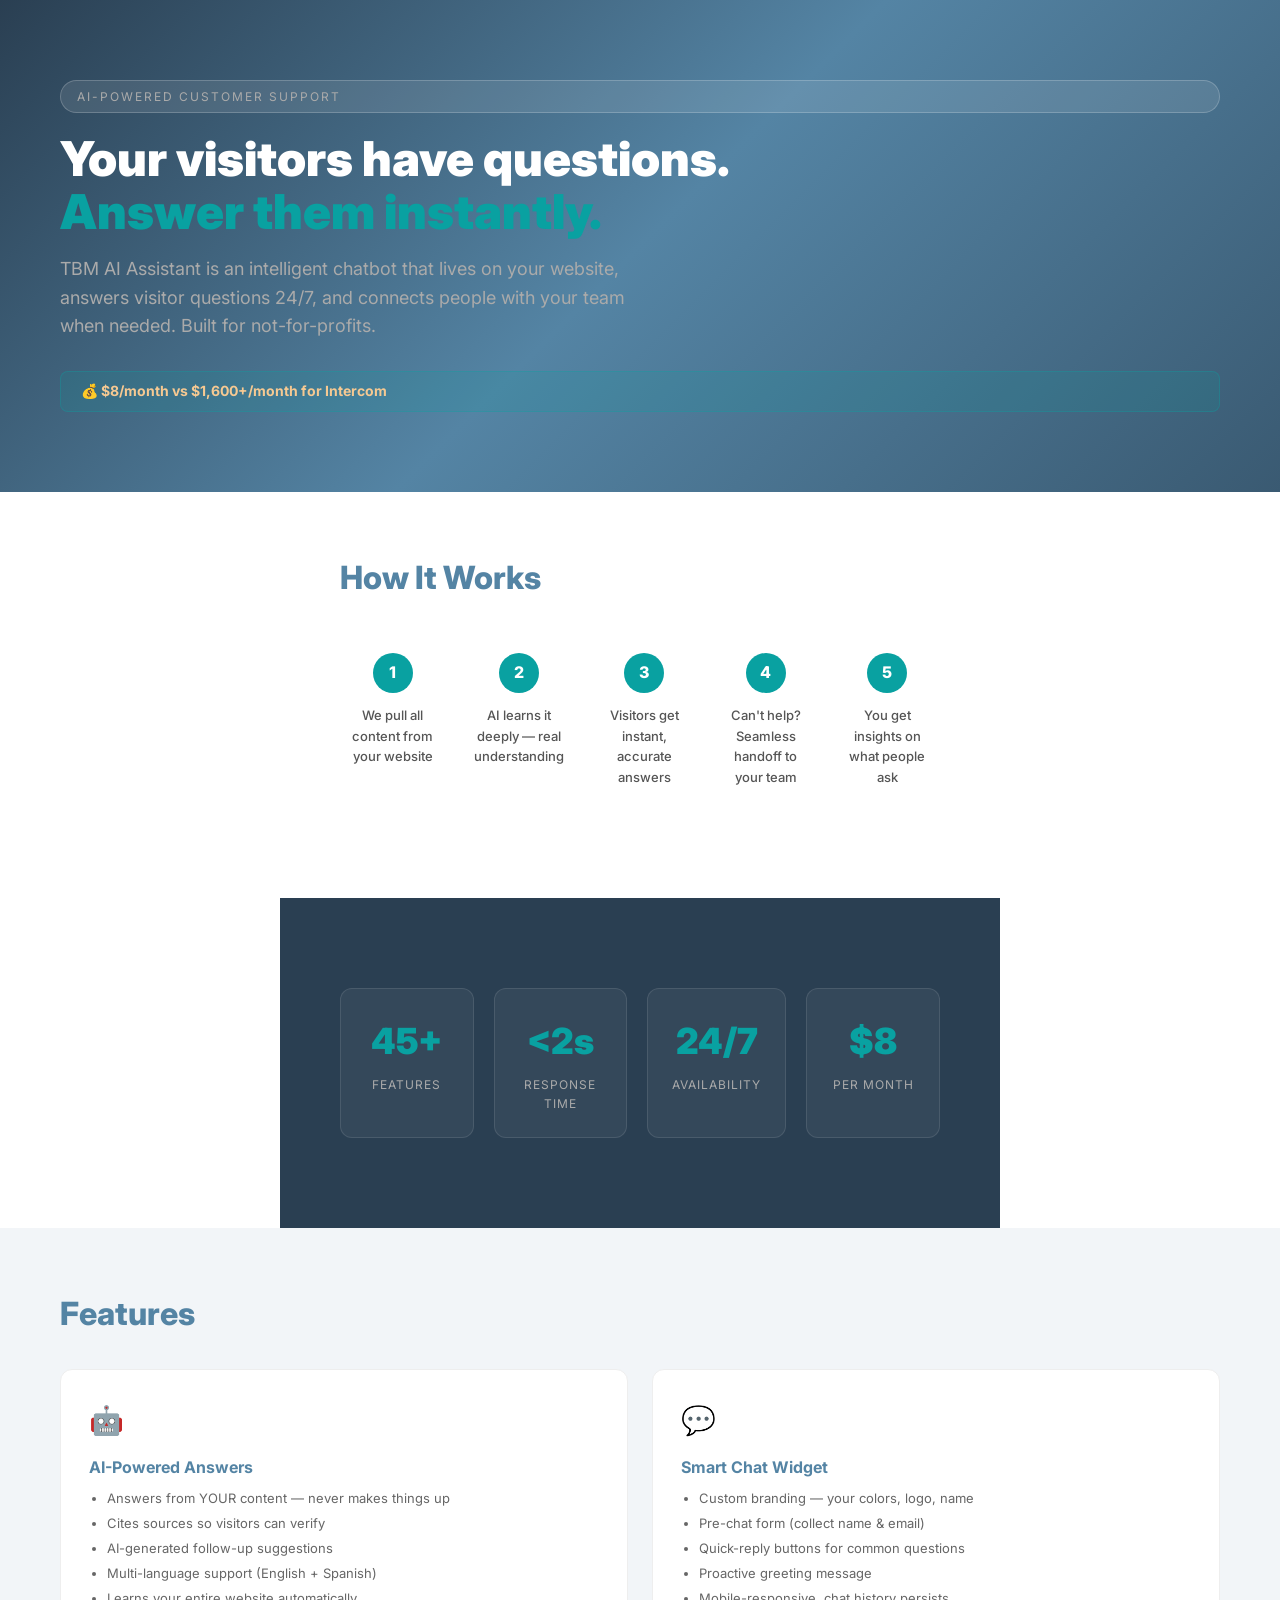
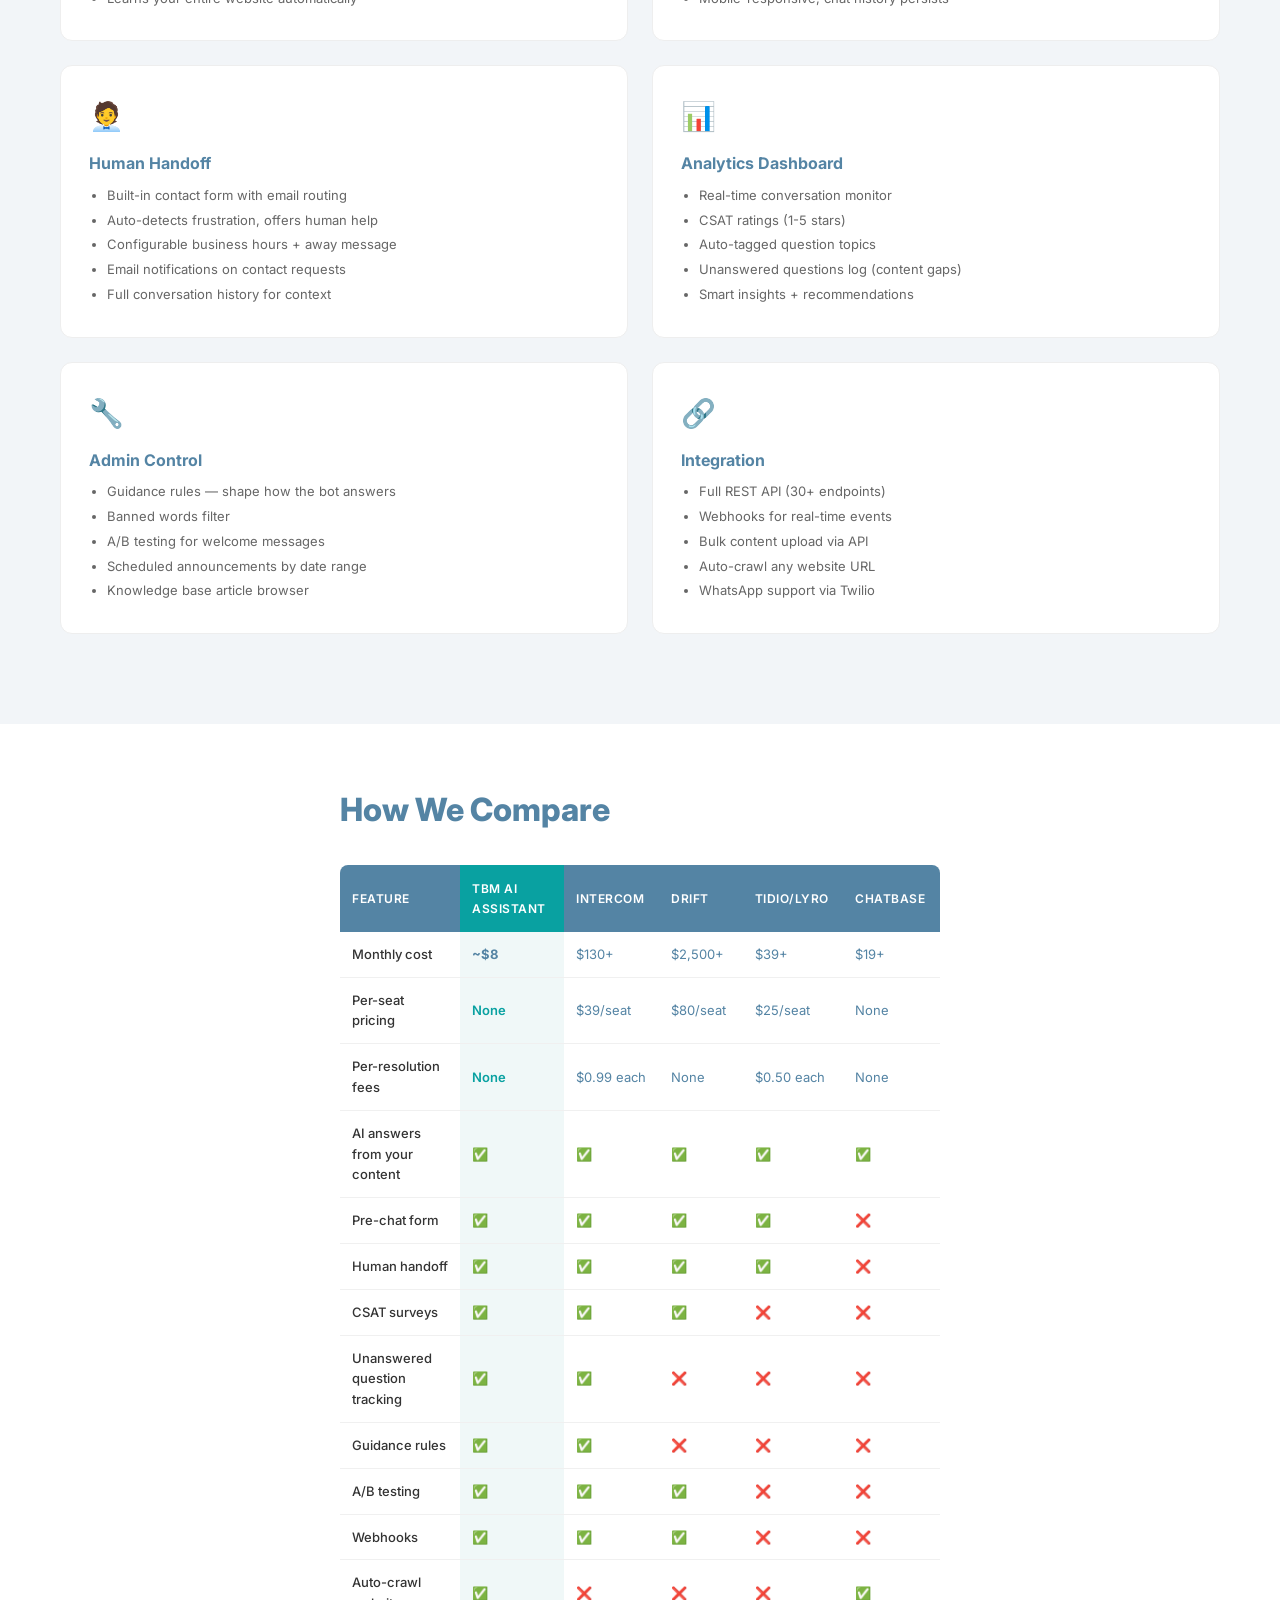
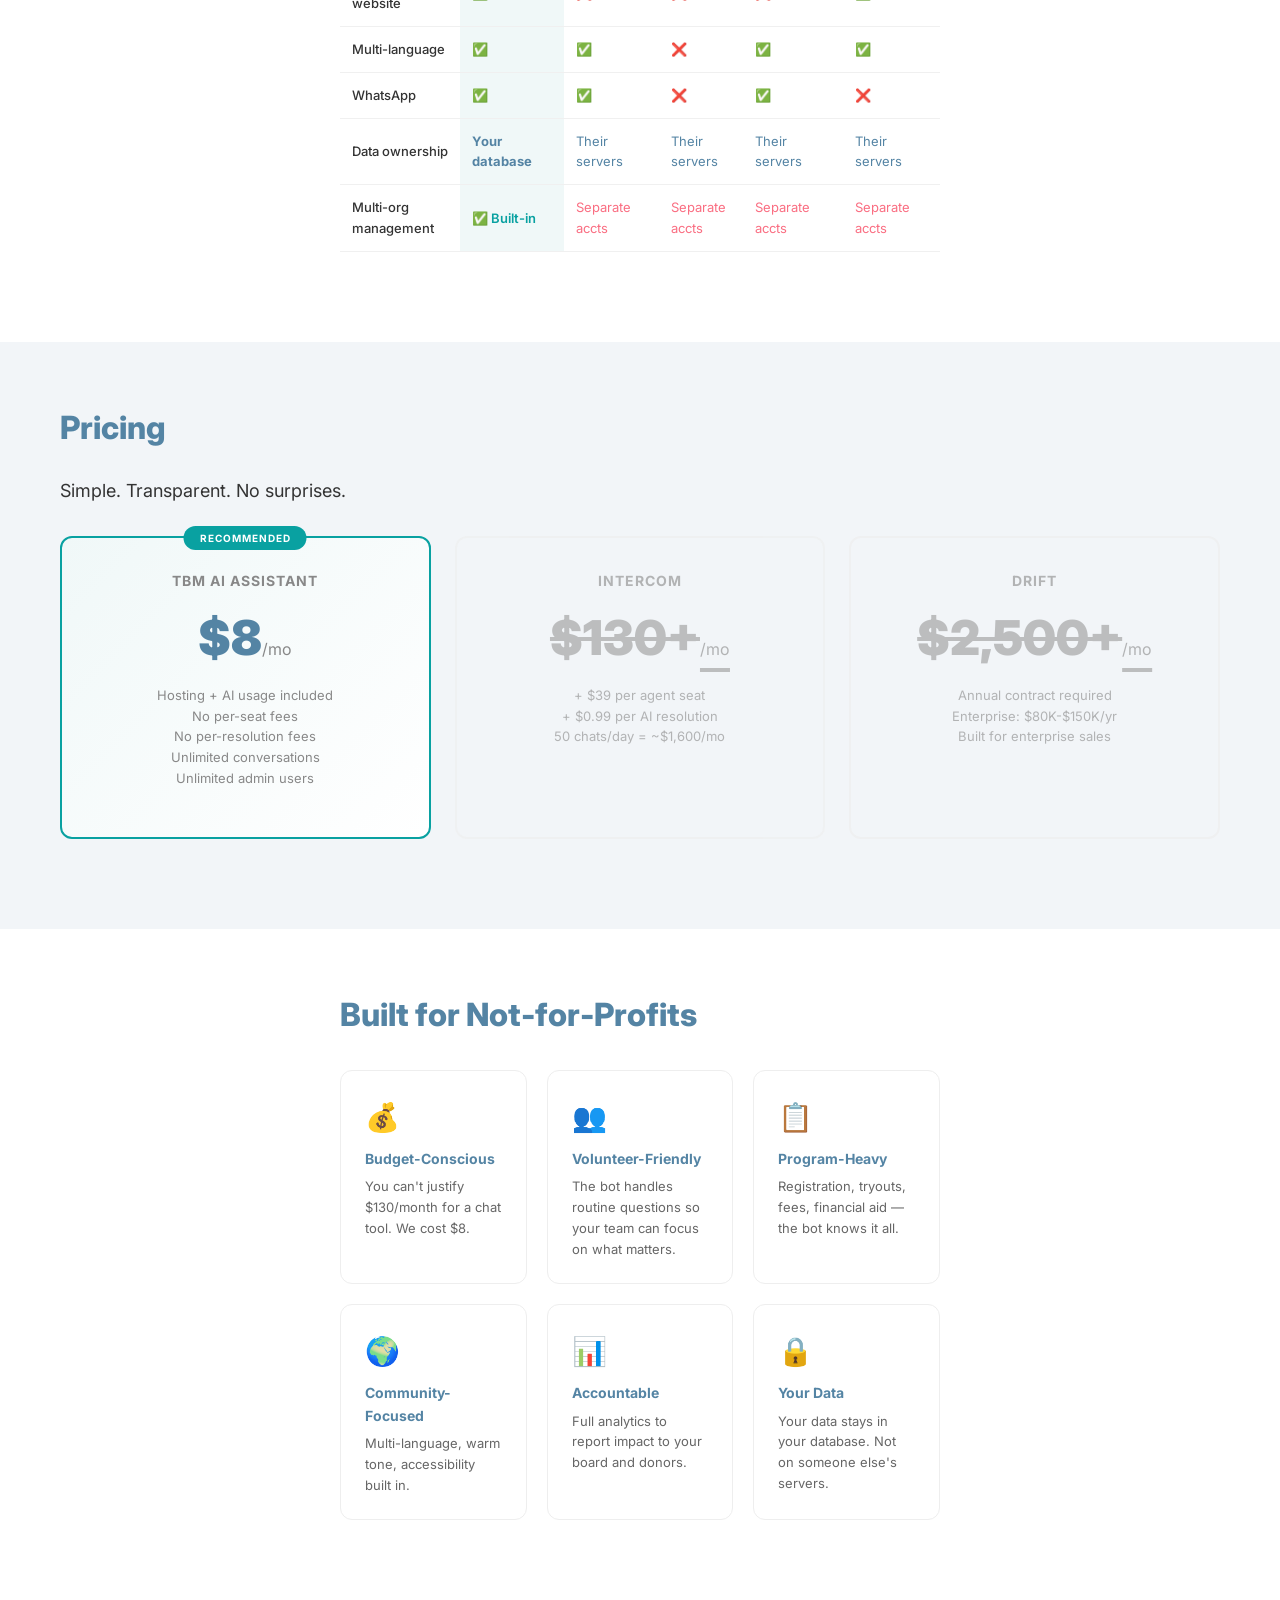
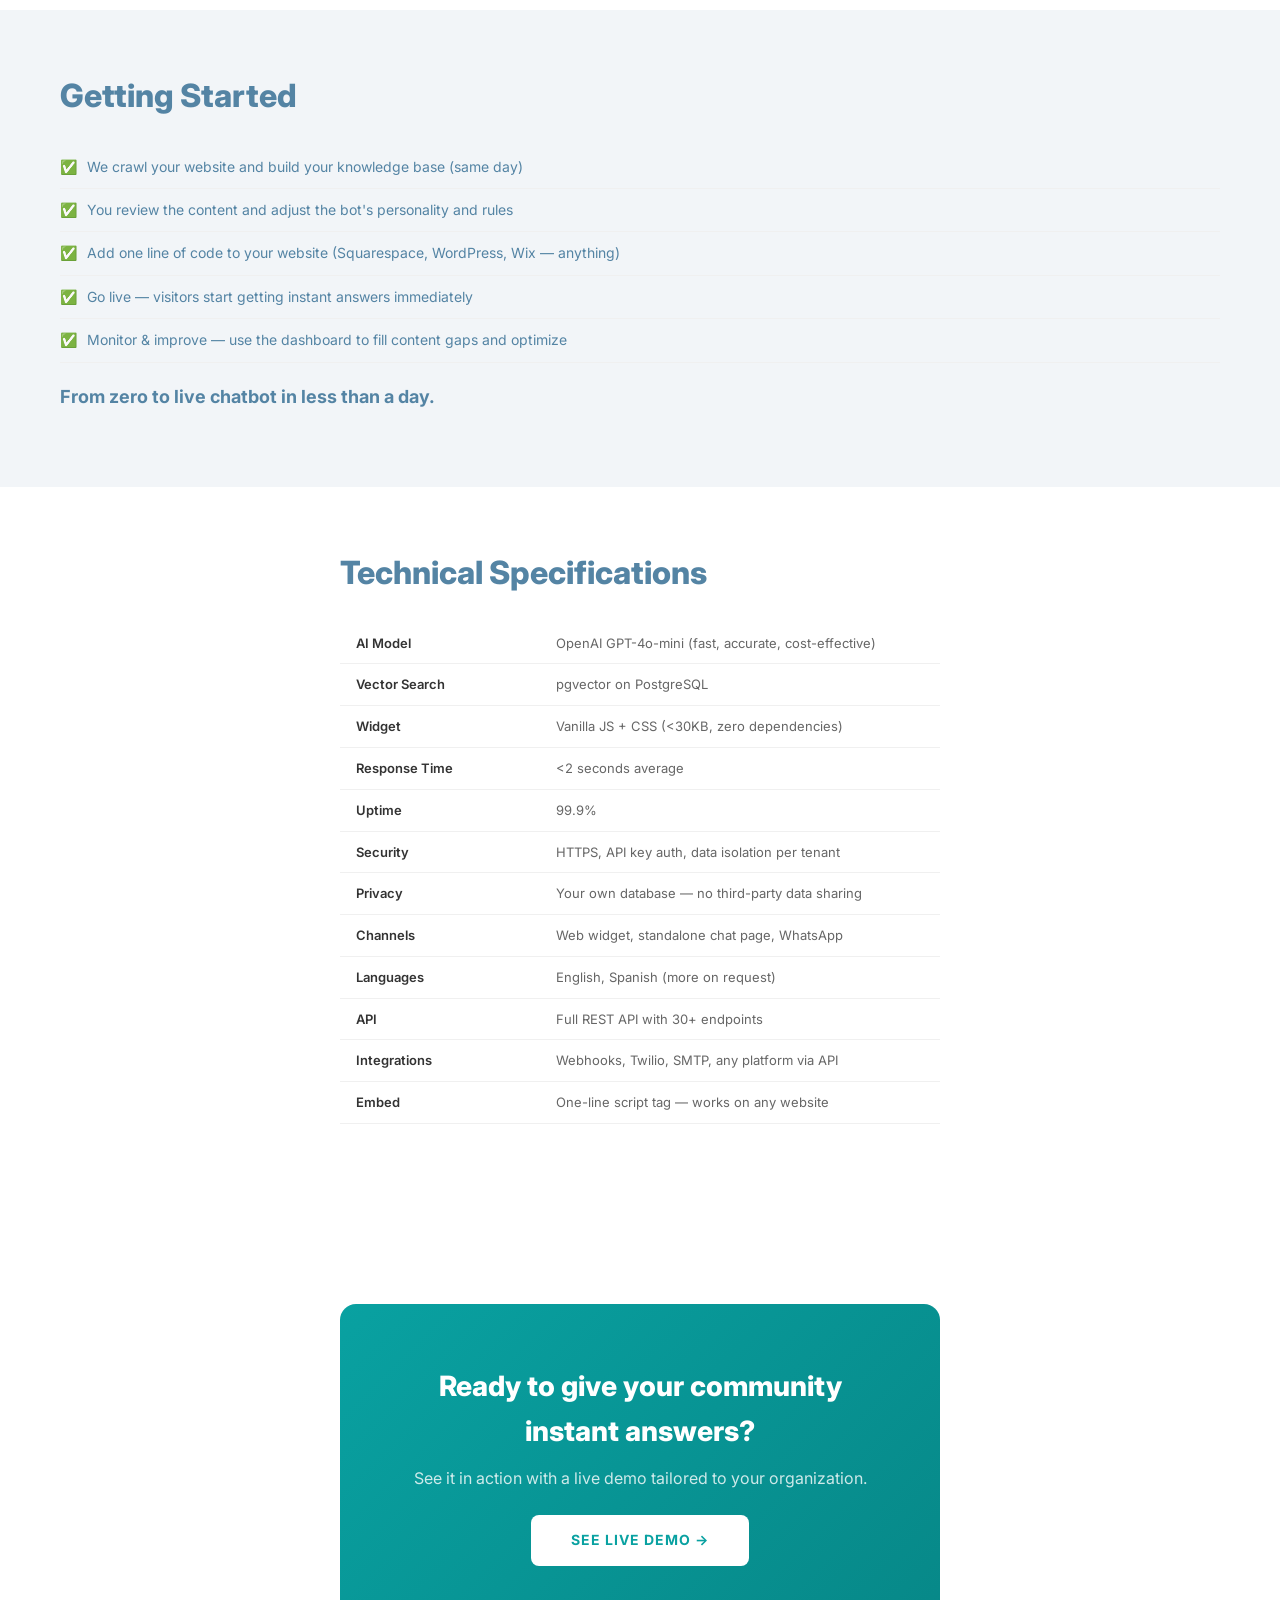
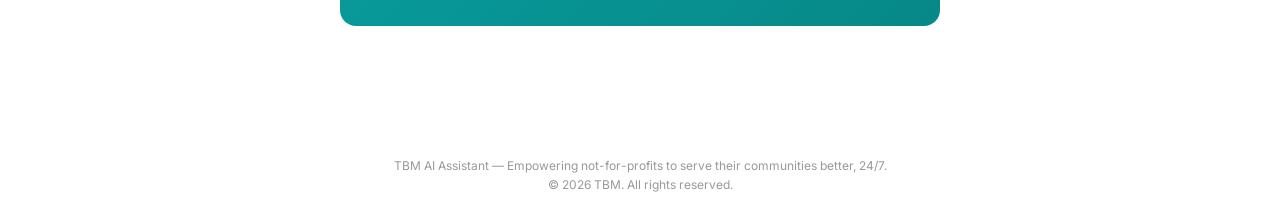
==== commit 56ebc2f9: "🏆 WORLD-CLASS POLISH — Widget animations, demo redesign, admin upgrade, docs WIDGET: - Brand colors," ====
--- a/docs/brochure.html
+++ b/docs/brochure.html
@@ -11,11 +11,28 @@
   body { font-family:'Inter',system-ui,sans-serif; color:#5484A4; line-height:1.6; background:#fff; }
   
   /* Print styles */
+  @page { 
+    size: letter; 
+    margin: 0.5in; 
+  }
   @media print {
-    body { font-size:11pt; }
+    body { font-size:10pt; -webkit-print-color-adjust:exact; print-color-adjust:exact; }
     .page-break { page-break-before:always; }
-    .hero { padding:40px !important; min-height:auto !important; }
-    section { padding:30px 40px !important; }
+    .hero { padding:40px !important; min-height:auto !important; page-break-after:always; }
+    section { padding:24px 0 !important; }
+    section.full { padding:24px 0 !important; background:#f2f5f8 !important; -webkit-print-color-adjust:exact; }
+    section.dark { background:#2a3f52 !important; color:#fff !important; -webkit-print-color-adjust:exact; page-break-inside:avoid; }
+    .features { grid-template-columns:repeat(2,1fr) !important; gap:16px !important; }
+    .feature { page-break-inside:avoid; padding:16px !important; }
+    .comp-table { font-size:9pt; page-break-inside:avoid; }
+    .comp-table th, .comp-table td { padding:6px 8px !important; }
+    .pricing-cards { grid-template-columns:repeat(3,1fr) !important; page-break-inside:avoid; }
+    .nfp-grid { grid-template-columns:repeat(3,1fr) !important; page-break-inside:avoid; }
+    .stats { page-break-inside:avoid; }
+    .steps { grid-template-columns:repeat(5,1fr) !important; page-break-inside:avoid; }
+    .cta { page-break-inside:avoid; margin:20px 0 !important; padding:30px !important; }
+    h2 { font-size:22pt; page-break-after:avoid; }
+    .footer { page-break-before:avoid; }
   }
   
   /* Hero */
@@ -31,7 +48,7 @@
   .hero-stat { display:inline-block; background:rgba(9,161,161,0.15); border:1px solid rgba(9,161,161,0.3); border-radius:8px; padding:8px 20px; color:#F6C992; font-weight:700; font-size:14px; }
   
   /* Sections */
-  section { padding:60px; max-width:900px; margin:0 auto; }
+  section { padding:60px; max-width:7.5in; margin:0 auto; }
   section.full { max-width:100%; background:#f2f5f8; padding:60px; }
   section.dark { background:#2a3f52; color:#fff; }
   
@@ -125,6 +142,15 @@
 <body>
 
 <!-- HERO -->
+<style>
+@media print {
+  .hero { page-break-after:always !important; }
+  section.full { page-break-before:always !important; }
+  .page-break { page-break-before:always !important; }
+  body { width:7.5in !important; }
+  * { max-width:7.5in !important; }
+}
+</style>
 <div class="hero">
   <div class="hero-badge">AI-Powered Customer Support</div>
   <h1>Your visitors have questions.<br><span>Answer them instantly.</span></h1>
